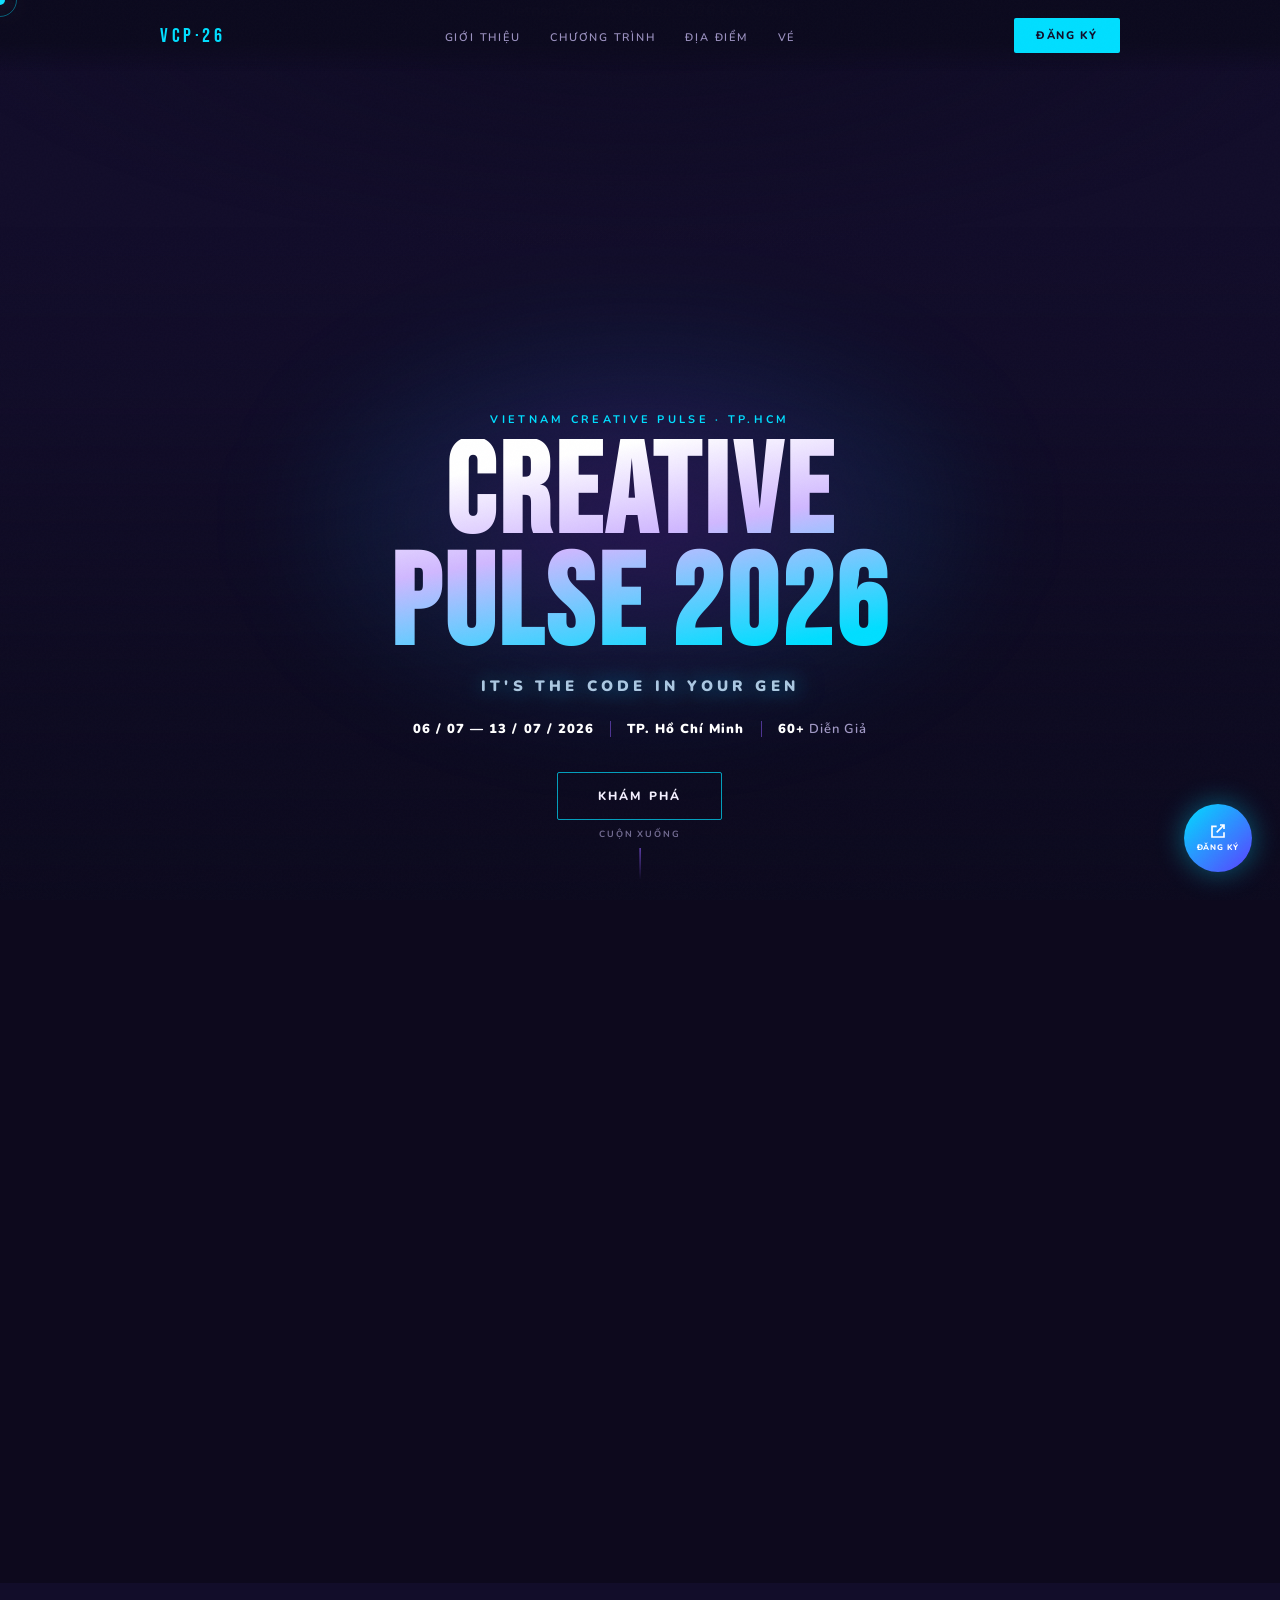
==== index.html @ 3cf5193a "first init" ====
<!DOCTYPE html>
<html lang="vi">

<head>
    <meta charset="UTF-8" />
    <meta name="viewport" content="width=device-width, initial-scale=1.0" />
    <title>Vietnam Creative Pulse 2026</title>
    <link rel="preconnect" href="https://fonts.googleapis.com" />
    <link rel="preconnect" href="https://fonts.gstatic.com" crossorigin/>
    <link href="https://fonts.googleapis.com/css2?family=Be+Vietnam+Pro:wght@400;600;700;800&family=Bebas+Neue&family=Nunito:ital,wght@0,300;0,400;0,600;0,700;0,800;0,900;1,400&display=swap" rel="stylesheet" />
    <script src="https://cdnjs.cloudflare.com/ajax/libs/three.js/r128/three.min.js"></script>
    <style>
        *,
        *::before,
        *::after {
            box-sizing: border-box;
            margin: 0;
            padding: 0
        }
        
         :root {
            --bg: #120d2a;
            --navy: #0c0e22;
            --indigo: #5b3fff;
            --violet: #8f5cff;
            --cyan: #00deff;
            --magenta: #c03af2;
            --white: #f4f0ff;
            --muted: #9b91c0;
            --border: rgba(143, 92, 255, 0.28);
            --max: 960px;
        }
        
        html {
            scroll-behavior: smooth
        }
        
        body {
            background: var(--bg);
            color: var(--white);
            font-family: 'Nunito', sans-serif;
            overflow-x: hidden;
            cursor: none;
        }
        /* ── CURSOR ── */
        
        #cur {
            position: fixed;
            width: 10px;
            height: 10px;
            background: var(--cyan);
            border-radius: 50%;
            pointer-events: none;
            z-index: 9999;
            transform: translate(-50%, -50%);
            mix-blend-mode: screen
        }
        
        #ring {
            position: fixed;
            width: 34px;
            height: 34px;
            border: 1px solid rgba(0, 222, 255, .4);
            border-radius: 50%;
            pointer-events: none;
            z-index: 9998;
            transform: translate(-50%, -50%)
        }
        /* ── NAV ── */
        
        nav {
            position: fixed;
            top: 0;
            left: 0;
            right: 0;
            z-index: 200;
            padding: 0 40px;
            background: linear-gradient(to bottom, rgba(12, 10, 30, .97) 60%, transparent);
            backdrop-filter: blur(12px);
        }
        
        .inner-nav {
            max-width: var(--max);
            margin: 0 auto;
            width: 100%;
            display: flex;
            align-items: center;
            justify-content: space-between;
            padding: 18px 0;
        }
        
        .logo {
            font-family: 'Bebas Neue', sans-serif;
            font-size: 20px;
            letter-spacing: .18em;
            color: var(--cyan);
            text-decoration: none
        }
        
        .nav-links {
            display: flex;
            gap: 30px;
            list-style: none
        }
        
        .nav-links a {
            font-size: 11px;
            letter-spacing: .16em;
            text-transform: uppercase;
            color: var(--muted);
            text-decoration: none;
            font-weight: 600;
            transition: color .2s
        }
        
        .nav-links a:hover {
            color: var(--cyan)
        }
        
        .btn-register {
            font-family: 'Nunito', sans-serif;
            font-weight: 800;
            font-size: 11px;
            letter-spacing: .14em;
            text-transform: uppercase;
            color: var(--bg);
            background: var(--cyan);
            border: none;
            padding: 10px 22px;
            cursor: none;
            border-radius: 2px;
            transition: box-shadow .25s, transform .2s;
        }
        
        .btn-register:hover {
            box-shadow: 0 0 24px rgba(0, 222, 255, .55);
            transform: translateY(-1px)
        }
        /* ── FAB ── */
        
        .fab {
            position: fixed;
            bottom: 28px;
            right: 28px;
            z-index: 300;
            width: 68px;
            height: 68px;
            border-radius: 50%;
            background: linear-gradient(135deg, var(--cyan), var(--indigo));
            border: none;
            cursor: none;
            display: flex;
            flex-direction: column;
            align-items: center;
            justify-content: center;
            gap: 3px;
            font-family: 'Nunito', sans-serif;
            font-size: 8px;
            font-weight: 800;
            letter-spacing: .1em;
            color: #fff;
            box-shadow: 0 0 28px rgba(0, 222, 255, .4);
            transition: transform .2s, box-shadow .2s;
        }
        
        .fab:hover {
            transform: scale(1.08);
            box-shadow: 0 0 44px rgba(0, 222, 255, .6)
        }
        
        .fab svg {
            width: 16px;
            height: 16px
        }
        /* ══════════════════════════════
   HERO — full-bleed key visual
══════════════════════════════ */
        
        .hero {
            position: relative;
            min-height: 100vh;
            display: flex;
            flex-direction: column;
            align-items: center;
            justify-content: flex-end;
            overflow: hidden;
            text-align: center;
            padding-bottom: 80px;
        }
        /* Key visual image — fills the entire hero */
        
        .hero-img {
            position: absolute;
            inset: 0;
            z-index: 0;
            width: 100%;
            height: 100%;
            object-fit: cover;
            object-position: center top;
            /* gentle fade-in */
            animation: imgFade 1.2s ease forwards;
        }
        
        @keyframes imgFade {
            from {
                opacity: 0;
                transform: scale(1.04)
            }
            to {
                opacity: 1;
                transform: scale(1)
            }
        }
        /* Dark gradient overlay so text is legible at bottom */
        
        .hero-overlay {
            position: absolute;
            inset: 0;
            z-index: 1;
            pointer-events: none;
            background: /* deep vignette top corners */
            radial-gradient(ellipse 80% 40% at 50% 0%, rgba(12, 10, 30, .55) 0%, transparent 70%), /* strong bottom fade for text readability */
            linear-gradient(to top, rgba(12, 10, 30, .97) 0%, rgba(12, 10, 30, .7) 25%, rgba(12, 10, 30, .15) 55%, transparent 75%);
        }
        /* Three.js canvas — layered ON TOP of image, underneath text */
        
        #dna-wrap {
            position: absolute;
            inset: 0;
            z-index: 2;
            pointer-events: none;
            animation: dnaFade 7s ease-in-out infinite;
        }
        
        #dna-canvas {
            width: 100%;
            height: 100%
        }
        
        @keyframes dnaFade {
            0% {
                opacity: 0
            }
            20% {
                opacity: .6
            }
            50% {
                opacity: .85
            }
            80% {
                opacity: .6
            }
            100% {
                opacity: 0
            }
        }
        /* Atmospheric purple/cyan glow matching key visual palette */
        
        .hero-atm {
            position: absolute;
            bottom: 20%;
            left: 50%;
            transform: translateX(-50%);
            width: 700px;
            height: 400px;
            z-index: 2;
            pointer-events: none;
            background: radial-gradient(ellipse at center, rgba(100, 40, 180, .35) 0%, rgba(0, 180, 255, .08) 55%, transparent 75%);
            filter: blur(52px);
            animation: atmPulse 5s ease-in-out infinite alternate;
        }
        
        @keyframes atmPulse {
            from {
                opacity: .5;
                transform: translateX(-50%) scale(1)
            }
            to {
                opacity: .9;
                transform: translateX(-50%) scale(1.08)
            }
        }
        /* Hero text block at the bottom */
        
        .hero-text {
            position: relative;
            z-index: 4;
            display: flex;
            flex-direction: column;
            align-items: center;
            gap: 10px;
            max-width: var(--max);
            opacity: 0;
            animation: fadeUp .9s 1s forwards;
        }
        
        .hero-eyebrow {
            font-size: 11px;
            letter-spacing: .3em;
            text-transform: uppercase;
            color: var(--cyan);
            font-weight: 700;
            margin-bottom: 2px;
        }
        
        .hero-title {
            font-family: 'Bebas Neue', sans-serif;
            font-size: clamp(64px, 10vw, 138px);
            line-height: .88;
            letter-spacing: .03em;
            background: linear-gradient(170deg, #fff 15%, #d0b8ff 45%, #00deff 88%);
            -webkit-background-clip: text;
            -webkit-text-fill-color: transparent;
            background-clip: text;
            text-shadow: none;
        }
        
        .hero-slogan {
            font-family: 'Nunito', sans-serif;
            font-size: clamp(11px, 1.2vw, 15px);
            font-weight: 900;
            letter-spacing: .28em;
            text-transform: uppercase;
            color: rgba(200, 230, 255, .85);
            /* subtle glow instead of stroke — easier to read on image */
            text-shadow: 0 0 20px rgba(0, 222, 255, .6), 0 0 40px rgba(91, 63, 255, .4);
            margin-top: 2px;
        }
        
        .hero-meta {
            display: flex;
            align-items: center;
            gap: 16px;
            margin-top: 14px;
            flex-wrap: wrap;
            justify-content: center;
        }
        
        .hero-meta span {
            font-size: 13px;
            color: rgba(200, 190, 240, .8);
            letter-spacing: .08em;
            font-weight: 600
        }
        
        .hero-meta strong {
            color: #fff;
            font-weight: 900
        }
        
        .meta-div {
            width: 1px;
            height: 16px;
            background: rgba(143, 92, 255, .5)
        }
        
        .hero-cta {
            margin-top: 24px;
            display: flex;
            gap: 12px;
            flex-wrap: wrap;
            justify-content: center
        }
        /* Only one button — Khám Phá */
        
        .btn-explore {
            font-family: 'Nunito', sans-serif;
            font-weight: 800;
            font-size: 12px;
            letter-spacing: .18em;
            text-transform: uppercase;
            color: var(--white);
            background: transparent;
            border: 1.5px solid rgba(0, 222, 255, .7);
            padding: 15px 40px;
            cursor: none;
            border-radius: 2px;
            transition: background .25s, border-color .25s, box-shadow .25s, transform .2s;
            backdrop-filter: blur(4px);
        }
        
        .btn-explore:hover {
            background: rgba(0, 222, 255, .12);
            border-color: var(--cyan);
            box-shadow: 0 0 32px rgba(0, 222, 255, .4);
            transform: translateY(-2px);
        }
        /* scroll hint */
        
        .scroll-hint {
            position: absolute;
            bottom: 20px;
            left: 50%;
            transform: translateX(-50%);
            z-index: 4;
            display: flex;
            flex-direction: column;
            align-items: center;
            gap: 8px;
            opacity: 0;
            animation: fadeIn 1s 2.2s forwards;
        }
        
        .scroll-hint span {
            font-size: 9px;
            letter-spacing: .22em;
            text-transform: uppercase;
            color: rgba(180, 170, 220, .6);
            font-weight: 700
        }
        
        .scroll-line {
            width: 1px;
            height: 32px;
            background: linear-gradient(to bottom, var(--violet), transparent);
            animation: scrollDrop 1.6s ease-in-out infinite
        }
        
        @keyframes scrollDrop {
            0% {
                transform: scaleY(0);
                transform-origin: top
            }
            50% {
                transform: scaleY(1);
                transform-origin: top
            }
            51% {
                transform: scaleY(1);
                transform-origin: bottom
            }
            100% {
                transform: scaleY(0);
                transform-origin: bottom
            }
        }
        /* ── TICKER ── */
        
        .ticker {
            border-top: 1px solid var(--border);
            border-bottom: 1px solid var(--border);
            padding: 18px 0;
            overflow: hidden;
            background: rgba(91, 63, 255, .05);
        }
        
        .ticker-inner {
            display: flex;
            width: max-content;
            animation: tickMove 26s linear infinite
        }
        
        .t-item {
            display: flex;
            align-items: center;
            gap: 12px;
            padding: 0 40px;
            font-size: 10px;
            letter-spacing: .16em;
            text-transform: uppercase;
            color: var(--muted);
            white-space: nowrap;
            border-right: 1px solid var(--border);
            font-weight: 700;
        }
        
        .t-dot {
            width: 5px;
            height: 5px;
            border-radius: 50%;
            background: var(--cyan);
            box-shadow: 0 0 8px var(--cyan);
            flex-shrink: 0
        }
        
        @keyframes tickMove {
            from {
                transform: translateX(0)
            }
            to {
                transform: translateX(-50%)
            }
        }
        /* ── PAGE WRAPPER ── */
        
        .page {
            max-width: var(--max);
            margin: 0 auto;
            padding-left: 24px;
            padding-right: 24px
        }
        /* ── BENTO ── */
        
        .bento {
            display: grid;
            grid-template-columns: repeat(3, 1fr);
            gap: 3px;
            padding: 3px;
            background: rgba(0, 0, 0, .3)
        }
        
        .tile {
            padding: 32px 28px;
            display: flex;
            flex-direction: column;
            gap: 12px
        }
        
        .tile.green {
            background: #0d5040
        }
        
        .tile.purple {
            background: #2e1a52
        }
        
        .tile.red {
            background: #8a0e1e;
            align-items: center;
            justify-content: center;
            text-align: center;
            gap: 10px
        }
        
        .tile h2 {
            font-family: 'Bebas Neue', sans-serif;
            font-size: 26px;
            letter-spacing: .06em
        }
        
        .tile-line {
            width: 52px;
            height: 1px;
            background: rgba(255, 255, 255, .28)
        }
        
        .tile-loc {
            font-weight: 800;
            font-size: 11px;
            letter-spacing: .1em;
            text-transform: uppercase
        }
        
        .tile-addr {
            font-size: 11px;
            color: rgba(255, 255, 255, .58);
            line-height: 1.7;
            margin-top: 2px;
            font-weight: 400
        }
        
        .cd-label {
            font-size: 10px;
            letter-spacing: .28em;
            text-transform: uppercase;
            color: rgba(255, 255, 255, .62);
            font-weight: 700
        }
        
        .cd-row {
            display: flex;
            align-items: baseline;
            gap: 5px;
            flex-wrap: wrap;
            justify-content: center
        }
        
        .cd-num {
            font-family: 'Bebas Neue', sans-serif;
            font-size: clamp(34px, 4.5vw, 60px);
            color: #fff;
            line-height: 1
        }
        
        .cd-unit {
            font-size: 10px;
            color: rgba(255, 255, 255, .5);
            letter-spacing: .1em;
            font-weight: 700
        }
        
        .cd-sep {
            font-family: 'Bebas Neue', sans-serif;
            font-size: 38px;
            color: rgba(255, 255, 255, .3)
        }
        
        .cd-tag {
            font-size: 11px;
            letter-spacing: .14em;
            text-transform: uppercase;
            font-weight: 800;
            color: rgba(255, 255, 255, .78)
        }
        
        .photo-tile {
            overflow: hidden;
            aspect-ratio: 4/3;
            position: relative;
            background: rgba(91, 63, 255, .1)
        }
        
        .photo-ph {
            width: 100%;
            height: 100%;
            min-height: 190px;
            display: flex;
            flex-direction: column;
            align-items: center;
            justify-content: center;
            gap: 10px;
            font-size: 10px;
            letter-spacing: .16em;
            text-transform: uppercase;
            color: var(--muted);
            font-weight: 700
        }
        
        .pillar {
            display: flex;
            flex-direction: column;
            align-items: center;
            justify-content: center;
            gap: 11px;
            padding: 36px 14px;
            font-size: 14px;
            font-weight: 800;
            letter-spacing: .06em;
            min-height: 160px;
            cursor: none;
            transition: filter .3s
        }
        
        .pillar:hover {
            filter: brightness(1.2)
        }
        
        .pillar.b1 {
            background: #1e1458
        }
        
        .pillar.b2 {
            background: #3d3200
        }
        
        .pillar.b3 {
            background: #062838
        }
        
        .p-icon {
            font-size: 30px;
            opacity: .8
        }
        /* ── SECTIONS ── */
        
        .s-label {
            font-size: 10px;
            letter-spacing: .3em;
            text-transform: uppercase;
            color: var(--cyan);
            margin-bottom: 14px;
            display: flex;
            align-items: center;
            gap: 11px;
            font-weight: 800
        }
        
        .s-label::before {
            content: '';
            width: 24px;
            height: 1px;
            background: var(--cyan)
        }
        
        .s-title {
            font-family: 'Nunito', sans-serif;
            font-size: clamp(28px, 4vw, 52px);
            font-weight: 900;
            line-height: 1.06;
            margin-bottom: 16px
        }
        
        .s-title em {
            font-style: normal;
            -webkit-text-stroke: 1px rgba(143, 92, 255, .7);
            color: transparent
        }
        /* about */
        
        .about-section {
            padding: 80px 0
        }
        
        .about-grid {
            display: grid;
            grid-template-columns: 1fr 1fr;
            gap: 60px;
            align-items: center
        }
        
        .about-text p {
            color: var(--muted);
            font-size: 14px;
            line-height: 1.85;
            margin-bottom: 14px;
            font-weight: 400
        }
        
        .stat-grid {
            display: grid;
            grid-template-columns: 1fr 1fr;
            gap: 2px
        }
        
        .stat {
            background: rgba(91, 63, 255, .1);
            border: 1px solid var(--border);
            padding: 24px 20px;
            position: relative;
            overflow: hidden;
            transition: background .3s
        }
        
        .stat::before {
            content: '';
            position: absolute;
            top: 0;
            left: 0;
            right: 0;
            height: 2px;
            background: linear-gradient(90deg, var(--indigo), var(--cyan));
            transform: scaleX(0);
            transform-origin: left;
            transition: transform .4s
        }
        
        .stat:hover::before {
            transform: scaleX(1)
        }
        
        .stat:hover {
            background: rgba(91, 63, 255, .18)
        }
        
        .stat-n {
            font-family: 'Bebas Neue', sans-serif;
            font-size: 48px;
            line-height: 1;
            margin-bottom: 3px;
            background: linear-gradient(135deg, #fff, var(--cyan));
            -webkit-background-clip: text;
            -webkit-text-fill-color: transparent;
            background-clip: text
        }
        
        .stat-l {
            font-size: 10px;
            letter-spacing: .16em;
            text-transform: uppercase;
            color: var(--muted);
            font-weight: 700
        }
        /* topics */
        
        .topics-section {
            padding: 0 0 80px
        }
        
        .topics-grid {
            display: grid;
            grid-template-columns: repeat(4, 1fr);
            gap: 2px;
            margin-top: 40px
        }
        
        .topic {
            background: rgba(15, 10, 30, .9);
            border: 1px solid var(--border);
            padding: 30px 20px;
            position: relative;
            overflow: hidden;
            cursor: none;
            transition: border-color .3s
        }
        
        .topic:hover {
            border-color: var(--violet)
        }
        
        .topic::after {
            content: '';
            position: absolute;
            inset: 0;
            background: linear-gradient(135deg, rgba(91, 63, 255, .1), transparent);
            opacity: 0;
            transition: opacity .3s
        }
        
        .topic:hover::after {
            opacity: 1
        }
        
        .t-num {
            font-family: 'Bebas Neue', sans-serif;
            font-size: 48px;
            line-height: 1;
            -webkit-text-stroke: 1px rgba(143, 92, 255, .3);
            color: transparent;
            margin-bottom: 12px
        }
        
        .t-ttl {
            font-family: 'Nunito', sans-serif;
            font-size: 14px;
            font-weight: 800;
            margin-bottom: 8px
        }
        
        .t-desc {
            font-size: 11px;
            line-height: 1.8;
            color: var(--muted);
            font-weight: 400
        }
        
        .t-ico {
            position: absolute;
            bottom: 16px;
            right: 16px;
            font-size: 20px;
            opacity: .3
        }
        /* steps */
        
        .steps-section {
            padding: 0 0 80px
        }
        
        .steps-row {
            display: flex;
            gap: 0;
            margin-top: 40px;
            position: relative
        }
        
        .steps-row::before {
            content: '';
            position: absolute;
            top: 25px;
            left: 25px;
            right: 25px;
            height: 1px;
            background: linear-gradient(90deg, var(--indigo), var(--cyan), var(--magenta));
            z-index: 0
        }
        
        .step {
            flex: 1;
            display: flex;
            flex-direction: column;
            align-items: flex-start;
            gap: 12px;
            padding: 0 20px;
            position: relative;
            z-index: 1
        }
        
        .step-n {
            font-family: 'Bebas Neue', sans-serif;
            font-size: 11px;
            width: 50px;
            height: 50px;
            border-radius: 50%;
            border: 1.5px solid var(--violet);
            display: flex;
            align-items: center;
            justify-content: center;
            color: var(--cyan);
            background: var(--bg);
            box-shadow: 0 0 16px rgba(91, 63, 255, .35)
        }
        
        .step-t {
            font-family: 'Nunito', sans-serif;
            font-size: 13px;
            font-weight: 800
        }
        
        .step-d {
            font-size: 11px;
            line-height: 1.8;
            color: var(--muted);
            font-weight: 400
        }
        /* ── FOOTER ── */
        
        footer {
            background: var(--navy);
            padding: 64px 0 40px;
            border-top: 1px solid rgba(255, 255, 255, .06)
        }
        
        .foot-inner {
            max-width: var(--max);
            margin: 0 auto;
            padding: 0 24px
        }
        
        .foot-top {
            display: grid;
            grid-template-columns: 1.4fr 1fr 1fr 1fr;
            gap: 40px;
            margin-bottom: 56px
        }
        
        .f-brand {
            font-family: 'Bebas Neue', sans-serif;
            font-size: 24px;
            letter-spacing: .12em;
            color: var(--cyan)
        }
        
        .f-sub {
            font-size: 11px;
            color: var(--muted);
            letter-spacing: .1em;
            margin-top: -3px;
            margin-bottom: 12px;
            font-weight: 600
        }
        
        .f-div {
            width: 100%;
            height: 1px;
            background: rgba(255, 255, 255, .09);
            margin: 12px 0
        }
        
        .f-desc {
            font-size: 11px;
            color: var(--muted);
            line-height: 1.8;
            font-weight: 400
        }
        
        .f-lbl {
            font-size: 9px;
            letter-spacing: .28em;
            text-transform: uppercase;
            color: var(--muted);
            margin-bottom: 12px;
            font-weight: 800
        }
        
        .f-item {
            font-size: 16px;
            font-weight: 300;
            color: var(--white);
            margin-bottom: 8px
        }
        
        .f-item a {
            color: inherit;
            text-decoration: none;
            transition: color .2s;
            cursor: none
        }
        
        .f-item a:hover {
            color: var(--cyan)
        }
        
        .f-sm {
            font-size: 11px;
            color: var(--muted);
            margin-bottom: 5px;
            font-weight: 400
        }
        
        .f-sm a {
            color: var(--cyan);
            text-decoration: none;
            cursor: none
        }
        
        .foot-bot {
            display: flex;
            align-items: flex-end;
            justify-content: space-between;
            border-top: 1px solid rgba(255, 255, 255, .07);
            padding-top: 36px
        }
        
        .f-slogan {
            font-family: 'Bebas Neue', sans-serif;
            font-size: clamp(20px, 3vw, 40px);
            line-height: 1.1;
            letter-spacing: .07em
        }
        
        .f-slogan span {
            color: var(--cyan)
        }
        
        .f-copy {
            font-size: 10px;
            color: var(--muted);
            letter-spacing: .1em;
            margin-top: 12px;
            font-weight: 400
        }
        
        .f-right {
            text-align: right
        }
        
        .f-icons {
            display: flex;
            gap: 9px;
            margin-bottom: 12px;
            justify-content: flex-end
        }
        
        .f-ico {
            width: 42px;
            height: 42px;
            border: 1.5px solid rgba(143, 92, 255, .45);
            display: flex;
            align-items: center;
            justify-content: center;
            font-size: 15px;
            transition: border-color .2s, background .2s;
            cursor: none;
            border-radius: 2px
        }
        
        .f-ico:hover {
            border-color: var(--cyan);
            background: rgba(0, 222, 255, .08)
        }
        
        .f-big {
            font-family: 'Bebas Neue', sans-serif;
            font-size: clamp(26px, 5vw, 64px);
            letter-spacing: .04em;
            background: linear-gradient(160deg, #fff 30%, var(--cyan) 85%);
            -webkit-background-clip: text;
            -webkit-text-fill-color: transparent;
            background-clip: text;
            line-height: .9
        }
        /* ── ANIMATIONS ── */
        
        @keyframes fadeUp {
            from {
                opacity: 0;
                transform: translateY(24px)
            }
            to {
                opacity: 1;
                transform: translateY(0)
            }
        }
        
        @keyframes fadeIn {
            from {
                opacity: 0
            }
            to {
                opacity: 1
            }
        }
        
        .reveal {
            opacity: 0;
            transform: translateY(30px);
            transition: opacity .65s, transform .65s
        }
        
        .reveal.on {
            opacity: 1;
            transform: translateY(0)
        }
        /* noise */
        
        body::after {
            content: '';
            position: fixed;
            inset: 0;
            background-image: url("data:image/svg+xml,%3Csvg viewBox='0 0 512 512' xmlns='http://www.w3.org/2000/svg'%3E%3Cfilter id='n'%3E%3CfeTurbulence type='fractalNoise' baseFrequency='0.9' numOctaves='4' stitchTiles='stitch'/%3E%3C/filter%3E%3Crect width='100%25' height='100%25' filter='url(%23n)'/%3E%3C/svg%3E");
            opacity: .018;
            pointer-events: none;
            z-index: 500
        }
        
        @media(max-width:800px) {
            nav {
                padding: 0 20px
            }
            .nav-links {
                display: none
            }
            .bento {
                grid-template-columns: 1fr 1fr
            }
            .tile.red {
                grid-column: span 2
            }
            .topics-grid {
                grid-template-columns: 1fr 1fr
            }
            .about-grid {
                grid-template-columns: 1fr
            }
            .steps-row {
                flex-direction: column
            }
            .steps-row::before {
                display: none
            }
            .foot-top {
                grid-template-columns: 1fr 1fr;
                gap: 24px
            }
            .foot-bot {
                flex-direction: column;
                align-items: flex-start;
                gap: 20px
            }
        }
    </style>
</head>

<body>

    <div id="cur"></div>
    <div id="ring"></div>

    <!-- NAV -->
    <nav>
        <div class="inner-nav">
            <a class="logo" href="#">VCP·26</a>
            <ul class="nav-links">
                <li><a href="#about">Giới Thiệu</a></li>
                <li><a href="#chuong-trinh">Chương Trình</a></li>
                <li><a href="#dia-diem">Địa Điểm</a></li>
                <li><a href="#ve">Vé</a></li>
            </ul>
            <button class="btn-register">Đăng Ký</button>
        </div>
    </nav>

    <!-- FAB -->
    <button class="fab">
  <svg viewBox="0 0 24 24" fill="none" stroke="currentColor" stroke-width="2.5"><path d="M15 3h6v6M10 14L21 3M21 14v7H3V5h7"/></svg>
  ĐĂNG KÝ
</button>

    <!-- ══════════  HERO  ══════════ -->
    <section class="hero">

        <!-- Key visual background image -->
        <img class="hero-img" src="key-visual.png" alt="Vietnam Creative Pulse 2026 Key Visual" />

        <!-- Overlay gradient for legibility -->
        <div class="hero-overlay"></div>

        <!-- 3D DNA on top of image (subtle, complementary) -->
        <div id="dna-wrap">
            <canvas id="dna-canvas"></canvas>
        </div>

        <!-- atmospheric glow -->
        <div class="hero-atm"></div>

        <!-- Text -->
        <div class="hero-text">
            <p class="hero-eyebrow">Vietnam Creative Pulse · TP.HCM</p>
            <h1 class="hero-title">CREATIVE<br/>PULSE 2026</h1>
            <p class="hero-slogan">IT'S THE CODE IN YOUR GEN</p>
            <div class="hero-meta">
                <span><strong>06 / 07 — 13 / 07 / 2026</strong></span>
                <div class="meta-div"></div>
                <span><strong>TP. Hồ Chí Minh</strong></span>
                <div class="meta-div"></div>
                <span><strong>60+</strong> Diễn Giả</span>
            </div>
            <div class="hero-cta">
                <button class="btn-explore" onclick="document.getElementById('about').scrollIntoView({behavior:'smooth'})">Khám Phá</button>
            </div>
        </div>

        <div class="scroll-hint">
            <span>Cuộn xuống</span>
            <div class="scroll-line"></div>
        </div>
    </section>

    <!-- ══ BENTO ══ -->
    <div class="bento" id="dia-diem">
        <div class="tile green reveal">
            <div>
                <h2 style="font-family: 'Be Vietnam Pro', sans-serif">06/07 – 13/07/2026</h2>
                <div class="tile-line"></div>
            </div>
            <svg width="18" height="18" viewBox="0 0 24 24" fill="none" stroke="rgba(255,255,255,.55)" stroke-width="1.5"><path d="M12 2C8.1 2 5 5.1 5 9c0 5.3 7 13 7 13s7-7.7 7-13c0-3.9-3.1-7-7-7z"/><circle cx="12" cy="9" r="2.5"/></svg>
            <div>
                <div class="tile-loc">TP. Hồ Chí Minh</div>
            </div>
        </div>
        <div class="tile purple reveal" style="transition-delay:.08s">
            <div>
                <h2 style="font-family: 'Be Vietnam Pro', sans-serif">Tuần Lễ Sáng Tạo</h2>
                <div class="tile-line"></div>
            </div>
            <svg width="18" height="18" viewBox="0 0 24 24" fill="none" stroke="rgba(255,255,255,.55)" stroke-width="1.5"><circle cx="12" cy="12" r="10"/><path d="M12 6v6l4 2"/></svg>
            <div>
                <div class="tile-loc">Hội Trường Chính · 10.000m²</div>
                <div class="tile-addr">Hội thảo · Triển lãm · Workshop<br/>Lần đầu tiên tại Việt Nam</div>
            </div>
        </div>
        <div class="tile red reveal" style="transition-delay:.16s">
            <div class="cd-label">SẴN SÀNG THAM GIA</div>
            <div class="cd-row">
                <span class="cd-num" id="cd-d">00</span><span class="cd-unit">ngày</span>
                <span class="cd-sep">:</span>
                <span class="cd-num" id="cd-h">00</span><span class="cd-unit">giờ</span>
                <span class="cd-sep">:</span>
                <span class="cd-num" id="cd-m">00</span><span class="cd-unit">phút</span>
                <span class="cd-sep">:</span>
                <span class="cd-num" id="cd-s">00</span><span class="cd-unit">giây</span>
            </div>
            <div class="cd-tag">Vietnam Creative Pulse 2026</div>
        </div>

        <div class="photo-tile reveal" style="transition-delay:.24s">
            <div class="photo-ph" style="background:rgba(91,63,255,.13)">
                <svg width="36" height="36" viewBox="0 0 40 40" fill="none"><rect x="4" y="8" width="32" height="24" rx="2" stroke="#8f5cff" stroke-width="1.5"/><circle cx="20" cy="20" r="5" stroke="#00deff" stroke-width="1.5"/></svg>
                <span>Ảnh Sự Kiện</span>
            </div>
        </div>
        <div class="photo-tile reveal" style="transition-delay:.3s">
            <div class="photo-ph" style="background:rgba(0,222,255,.06)">
                <svg width="36" height="36" viewBox="0 0 40 40" fill="none"><rect x="4" y="8" width="32" height="24" rx="2" stroke="#00deff" stroke-width="1.5"/><circle cx="20" cy="20" r="5" stroke="#8f5cff" stroke-width="1.5"/></svg>
                <span>Workshop &amp; Demo</span>
            </div>
        </div>
        <div class="photo-tile reveal" style="transition-delay:.36s">
            <div class="photo-ph" style="background:rgba(192,58,242,.05)">
                <svg width="36" height="36" viewBox="0 0 40 40" fill="none"><rect x="4" y="8" width="32" height="24" rx="2" stroke="#c03af2" stroke-width="1.5"/><circle cx="20" cy="20" r="5" stroke="#8f5cff" stroke-width="1.5"/></svg>
                <span>Triển Lãm</span>
            </div>
        </div>

        <div class="pillar b1 reveal" style="transition-delay:.44s">
            <div class="p-icon">◈</div>Trải Nghiệm</div>
        <div class="pillar b2 reveal" style="transition-delay:.5s">
            <div class="p-icon">⬡</div>Kết Nối</div>
        <div class="pillar b3 reveal" style="transition-delay:.56s">
            <div class="p-icon">◉</div>Thực Tiễn</div>
    </div>

    <!-- ══ ABOUT ══ -->
    <div class="page" id="about">
        <div class="about-section reveal">
            <div class="about-grid">
                <div>
                    <p class="s-label">Giới Thiệu Sự Kiện</p>
                    <h2 class="s-title">Nơi DNA Sáng Tạo<br/>Việt Nam <em>Bừng Sáng</em></h2>
                    <p style="color:var(--muted);font-size:14px;line-height:1.85;margin-bottom:14px">Vietnam Creative Pulse là lễ hội tư duy sáng tạo hàng đầu tại giao điểm của thiết kế, công nghệ, trí tuệ nhân tạo và văn hoá. Tám ngày trải nghiệm toàn diện giữa lòng TP.HCM.</p>
                    <p style="color:var(--muted);font-size:14px;line-height:1.85;margin-bottom:14px">Gặp gỡ những tâm trí đang định hình tương lai sáng tạo của Đông Nam Á — keynote, workshop thực hành, triển lãm đêm muộn, kết nối không giới hạn.</p>
                    <p style="font-style:italic;color:var(--cyan);font-size:12px;letter-spacing:.14em;font-weight:700">"IT'S THE CODE IN YOUR GEN"</p>
                </div>
                <div class="stat-grid">
                    <div class="stat">
                        <div class="stat-n">60+</div>
                        <div class="stat-l">Diễn Giả Đẳng Cấp</div>
                    </div>
                    <div class="stat">
                        <div class="stat-n">8</div>
                        <div class="stat-l">Ngày Trải Nghiệm</div>
                    </div>
                    <div class="stat">
                        <div class="stat-n">2K+</div>
                        <div class="stat-l">Người Tham Gia</div>
                    </div>
                    <div class="stat">
                        <div class="stat-n">20+</div>
                        <div class="stat-l">Workshop Thực Hành</div>
                    </div>
                </div>
            </div>
        </div>
    </div>

    <!-- ══ TOPICS ══ -->
    <div class="page" id="chuong-trinh">
        <div class="topics-section">
            <div class="reveal">
                <p class="s-label">Chủ Đề Chương Trình</p>
                <h2 class="s-title">Chúng Ta <em>Khám Phá</em> Gì</h2>
            </div>
            <div class="topics-grid reveal">
                <div class="topic">
                    <div class="t-num">01</div>
                    <div class="t-ttl">Thiết Kế &amp; Bản Sắc</div>
                    <div class="t-desc">Ngôn ngữ thị giác và hệ thống thương hiệu định hình thế hệ sáng tạo tiếp theo của Đông Nam Á.</div>
                    <div class="t-ico">◈</div>
                </div>
                <div class="topic">
                    <div class="t-num">02</div>
                    <div class="t-ttl">AI &amp; Công Cụ Sáng Tạo</div>
                    <div class="t-desc">Trí tuệ nhân tạo đang viết lại quy trình sáng tạo — điều đó có nghĩa gì với tính độc đáo của con người.</div>
                    <div class="t-ico">⬡</div>
                </div>
                <div class="topic">
                    <div class="t-num">03</div>
                    <div class="t-ttl">Công Nghệ &amp; Văn Hoá</div>
                    <div class="t-desc">Giao thoa giữa công nghệ mới nổi và bản sắc văn hoá Việt Nam trong thế giới biến đổi không ngừng.</div>
                    <div class="t-ico">◉</div>
                </div>
                <div class="topic">
                    <div class="t-num">04</div>
                    <div class="t-ttl">Tương Lai Nghề Nghiệp</div>
                    <div class="t-desc">Mô hình mới cho sự nghiệp sáng tạo, hợp tác từ xa và xây dựng studio bền vững tại khu vực.</div>
                    <div class="t-ico">◇</div>
                </div>
            </div>
        </div>
    </div>

    <!-- ══ STEPS ══ -->
    <div class="page" id="ve">
        <div class="steps-section">
            <div class="reveal">
                <p class="s-label">Cách Tham Gia</p>
                <h2 class="s-title">Hành Trình <em>Của Bạn</em></h2>
            </div>
            <div class="steps-row reveal">
                <div class="step">
                    <div class="step-n">01</div>
                    <div class="step-t">Mua Vé</div>
                    <div class="step-d">Chọn loại vé phù hợp. Giá ưu đãi early bird đến hết tháng 5/2026.</div>
                </div>
                <div class="step">
                    <div class="step-n">02</div>
                    <div class="step-t">Lên Lịch Trình</div>
                    <div class="step-d">Khám phá 60+ phiên hội thảo, workshop và triển lãm qua ứng dụng sự kiện.</div>
                </div>
                <div class="step">
                    <div class="step-n">03</div>
                    <div class="step-t">Đến &amp; Kết Nối</div>
                    <div class="step-d">Check-in và hoà mình vào cộng đồng sáng tạo hàng nghìn người.</div>
                </div>
                <div class="step">
                    <div class="step-n">04</div>
                    <div class="step-t">Được Truyền Cảm Hứng</div>
                    <div class="step-d">Ra về với ý tưởng mới, mối quan hệ bền vững và nguồn cảm hứng bất tận.</div>
                </div>
            </div>
        </div>
    </div>

    <!-- ══ FOOTER ══ -->
    <footer>
        <div class="foot-inner">
            <div class="foot-top reveal">
                <div>
                    <div class="f-brand">VCP · 2026</div>
                    <div class="f-sub">Vietnam Creative Pulse</div>
                    <div class="f-div"></div>
                    <div class="f-desc">Lễ hội sáng tạo hàng đầu tại<br/>TP.HCM, Việt Nam.<br/>Thiết kế · AI · Văn Hoá · Tương Lai</div>
                </div>
                <div>
                    <div class="f-lbl">Liên Hệ</div>
                    <div class="f-item">028 7000 0000</div>
                    <div class="f-lbl" style="margin-top:16px">Hỗ Trợ Vé</div>
                    <div class="f-item">028 7000 0001</div>
                    <div class="f-lbl" style="margin-top:16px">Truyền Thông</div>
                    <div class="f-item">028 7000 0002</div>
                </div>
                <div>
                    <div class="f-lbl">Theo Dõi</div>
                    <div class="f-item"><a href="#">Facebook</a></div>
                    <div class="f-item"><a href="#">Youtube</a></div>
                    <div class="f-item"><a href="#">Instagram</a></div>
                    <div class="f-item"><a href="#">Tiktok</a></div>
                </div>
                <div>
                    <div class="f-lbl">Email</div>
                    <div class="f-sm">hello@creativepulse.vn</div>
                    <div class="f-lbl" style="margin-top:16px">Website</div>
                    <div class="f-sm"><a href="#">creativepulse.vn</a></div>
                    <div class="f-lbl" style="margin-top:16px">Địa Điểm</div>
                    <div class="f-sm">TP. Hồ Chí Minh</div>
                </div>
            </div>
            <div class="foot-bot reveal">
                <div>
                    <div class="f-slogan">IT'S THE CODE<br/><span>IN YOUR GEN</span></div>
                    <div class="f-copy">© 2026 Vietnam Creative Pulse. All Rights Reserved.</div>
                </div>
                <div class="f-right">
                    <div class="f-icons">
                        <div class="f-ico">◈</div>
                        <div class="f-ico">⬡</div>
                        <div class="f-ico">◉</div>
                        <div class="f-ico">◇</div>
                    </div>
                    <div class="f-big">VCP</div>
                </div>
            </div>
        </div>
    </footer>

    <!-- ══ THREE.JS — spinning metallic DNA ══ -->
    <script>
        (function() {
            const canvas = document.getElementById('dna-canvas');
            const renderer = new THREE.WebGLRenderer({
                canvas,
                antialias: true,
                alpha: true
            });
            renderer.setPixelRatio(Math.min(window.devicePixelRatio, 2));
            renderer.setClearColor(0x000000, 0);

            const scene = new THREE.Scene();
            const camera = new THREE.PerspectiveCamera(42, 1, 0.1, 100);
            camera.position.set(0, 0, 7);

            function resize() {
                const W = canvas.clientWidth,
                    H = canvas.clientHeight;
                renderer.setSize(W, H, false);
                camera.aspect = W / H;
                camera.updateProjectionMatrix();
            }
            resize();
            window.addEventListener('resize', resize);

            /* Chrome silver materials — matching the key visual */
            const matA = new THREE.MeshStandardMaterial({
                color: 0x888899,
                emissive: 0x111122,
                emissiveIntensity: .1,
                roughness: .05,
                metalness: 1.0
            });
            const matB = new THREE.MeshStandardMaterial({
                color: 0x9999aa,
                emissive: 0x0a0a22,
                emissiveIntensity: .1,
                roughness: .05,
                metalness: 1.0
            });
            const matR = new THREE.MeshStandardMaterial({
                color: 0x777788,
                emissive: 0x080814,
                emissiveIntensity: .08,
                roughness: .08,
                metalness: 1.0
            });
            const matN1 = new THREE.MeshStandardMaterial({
                color: 0x4488cc,
                emissive: 0x1133aa,
                emissiveIntensity: .4,
                roughness: .03,
                metalness: .98
            });
            const matN2 = new THREE.MeshStandardMaterial({
                color: 0x8844cc,
                emissive: 0x441188,
                emissiveIntensity: .35,
                roughness: .03,
                metalness: .98
            });

            /* Lights — simulate the purple/teal lighting in the key visual */
            scene.add(new THREE.AmbientLight(0x101020, 2.5));

            const dl1 = new THREE.DirectionalLight(0xddeeff, 6.0); // bright white-blue key
            dl1.position.set(3, 5, 5);
            scene.add(dl1);

            const dl2 = new THREE.DirectionalLight(0x00aaff, 3.5); // cyan rim
            dl2.position.set(-4, 0, -3);
            scene.add(dl2);

            const dl3 = new THREE.DirectionalLight(0x8833cc, 2.5); // purple fill (matches bg)
            dl3.position.set(0, -4, 2);
            scene.add(dl3);

            const pl = new THREE.PointLight(0x6633ff, 3.0, 16);
            pl.position.set(0, 0, 4);
            scene.add(pl);

            /* DNA geometry */
            const dna = new THREE.Group();
            scene.add(dna);
            const STEPS = 32,
                HEIGHT = 6.4,
                RADIUS = 1.15,
                TURNS = 2.6;

            class HelixCurve extends THREE.Curve {
                constructor(ph) {
                    super();
                    this.ph = ph
                }
                getPoint(t) {
                    const a = t * Math.PI * 2 * TURNS + this.ph;
                    return new THREE.Vector3(Math.cos(a) * RADIUS, (t - .5) * HEIGHT, Math.sin(a) * RADIUS);
                }
            }

            dna.add(new THREE.Mesh(new THREE.TubeGeometry(new HelixCurve(0), 260, .075, 12, false), matA));
            dna.add(new THREE.Mesh(new THREE.TubeGeometry(new HelixCurve(Math.PI), 260, .075, 12, false), matB));

            for (let i = 0; i < STEPS; i++) {
                const t = i / (STEPS - 1),
                    a = t * Math.PI * 2 * TURNS,
                    y = (t - .5) * HEIGHT;
                const pA = new THREE.Vector3(Math.cos(a) * RADIUS, y, Math.sin(a) * RADIUS);
                const pB = new THREE.Vector3(Math.cos(a + Math.PI) * RADIUS, y, Math.sin(a + Math.PI) * RADIUS);
                const dir = new THREE.Vector3().subVectors(pB, pA);
                const mid = new THREE.Vector3().addVectors(pA, pB).multiplyScalar(.5);
                const rung = new THREE.Mesh(new THREE.CylinderGeometry(.033, .033, dir.length(), 8), matR);
                rung.position.copy(mid);
                rung.quaternion.setFromUnitVectors(new THREE.Vector3(0, 1, 0), dir.normalize());
                dna.add(rung);
                const nA = new THREE.Mesh(new THREE.SphereGeometry(.11, 14, 14), matN1);
                nA.position.copy(pA);
                dna.add(nA);
                const nB = new THREE.Mesh(new THREE.SphereGeometry(.11, 14, 14), matN2);
                nB.position.copy(pB);
                dna.add(nB);
            }

            /* Glow halo */
            const gc = document.createElement('canvas');
            gc.width = gc.height = 128;
            const gx = gc.getContext('2d');
            const gg = gx.createRadialGradient(64, 64, 0, 64, 64, 64);
            gg.addColorStop(0, 'rgba(100,60,200,.6)');
            gg.addColorStop(.5, 'rgba(0,150,255,.15)');
            gg.addColorStop(1, 'rgba(0,0,0,0)');
            gx.fillStyle = gg;
            gx.fillRect(0, 0, 128, 128);
            const gS = new THREE.Sprite(new THREE.SpriteMaterial({
                map: new THREE.CanvasTexture(gc),
                transparent: true,
                depthWrite: false,
                blending: THREE.AdditiveBlending
            }));
            gS.scale.set(6, 6, 1);
            dna.add(gS);

            let t0 = null;

            function animate(ts) {
                requestAnimationFrame(animate);
                if (!t0) t0 = ts;
                const el = (ts - t0) / 1000;
                dna.rotation.y = el * .38;
                dna.rotation.x = Math.sin(el * .18) * .12;
                pl.intensity = 2.6 + Math.sin(el * 1.4) * .9;
                renderer.render(scene, camera);
            }
            requestAnimationFrame(animate);
        })();

        /* CURSOR */
        const cur = document.getElementById('cur'),
            ring = document.getElementById('ring');
        let mx = 0,
            my = 0,
            rx = 0,
            ry = 0;
        document.addEventListener('mousemove', e => {
            mx = e.clientX;
            my = e.clientY
        });
        (function a() {
            cur.style.left = mx + 'px';
            cur.style.top = my + 'px';
            rx += (mx - rx) * .1;
            ry += (my - ry) * .1;
            ring.style.left = rx + 'px';
            ring.style.top = ry + 'px';
            requestAnimationFrame(a)
        })();

        /* COUNTDOWN to 6 July 2026 */
        const target = new Date('2026-07-06T08:00:00+07:00');

        function tick() {
            const d = target - new Date();
            if (d <= 0) {
                ['cd-d', 'cd-h', 'cd-m', 'cd-s'].forEach(id => document.getElementById(id).textContent = '00');
                return
            }
            document.getElementById('cd-d').textContent = String(Math.floor(d / 864e5)).padStart(2, '0');
            document.getElementById('cd-h').textContent = String(Math.floor(d % 864e5 / 36e5)).padStart(2, '0');
            document.getElementById('cd-m').textContent = String(Math.floor(d % 36e5 / 6e4)).padStart(2, '0');
            document.getElementById('cd-s').textContent = String(Math.floor(d % 6e4 / 1e3)).padStart(2, '0');
        }
        tick();
        setInterval(tick, 1000);

        /* SCROLL REVEAL */
        const obs = new IntersectionObserver(es => es.forEach(e => {
            if (e.isIntersecting) {
                e.target.classList.add('on');
                obs.unobserve(e.target)
            }
        }), {
            threshold: .1
        });
        document.querySelectorAll('.reveal').forEach(el => obs.observe(el));
    </script>
</body>

</html>
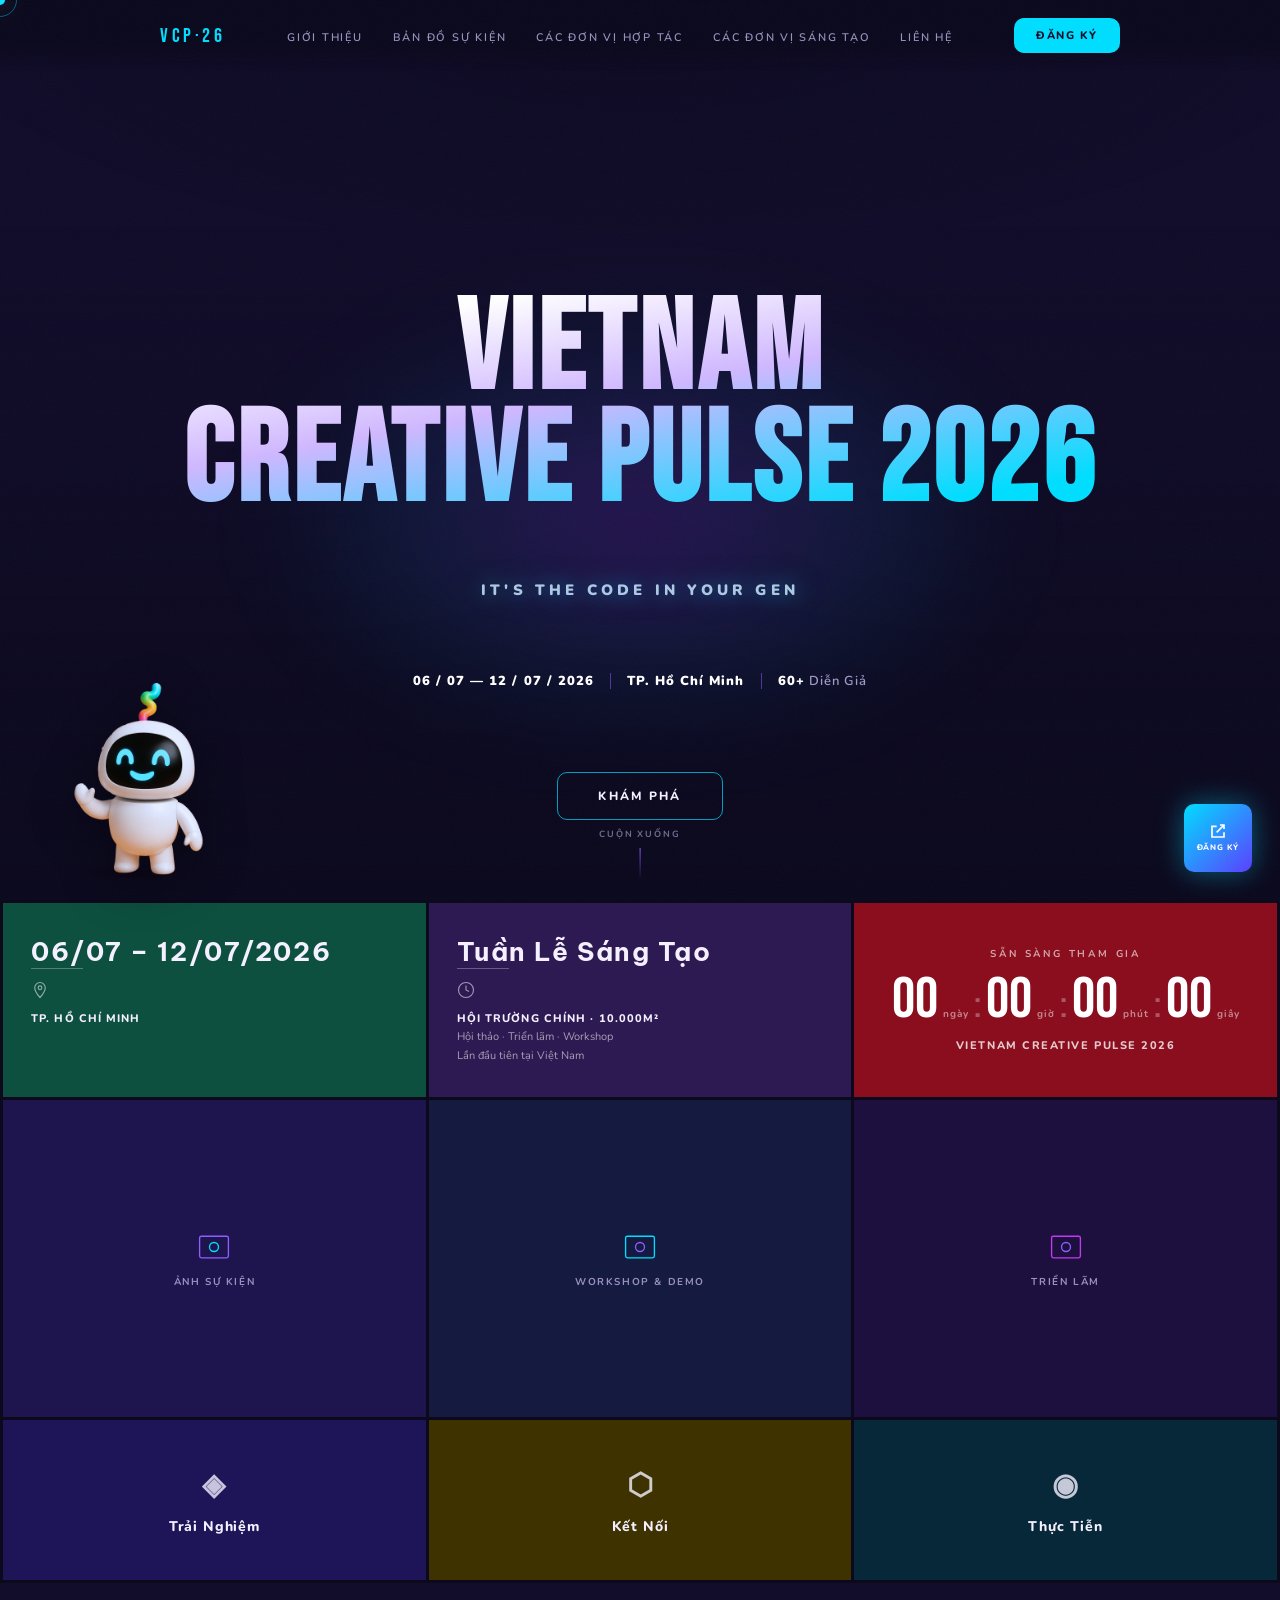
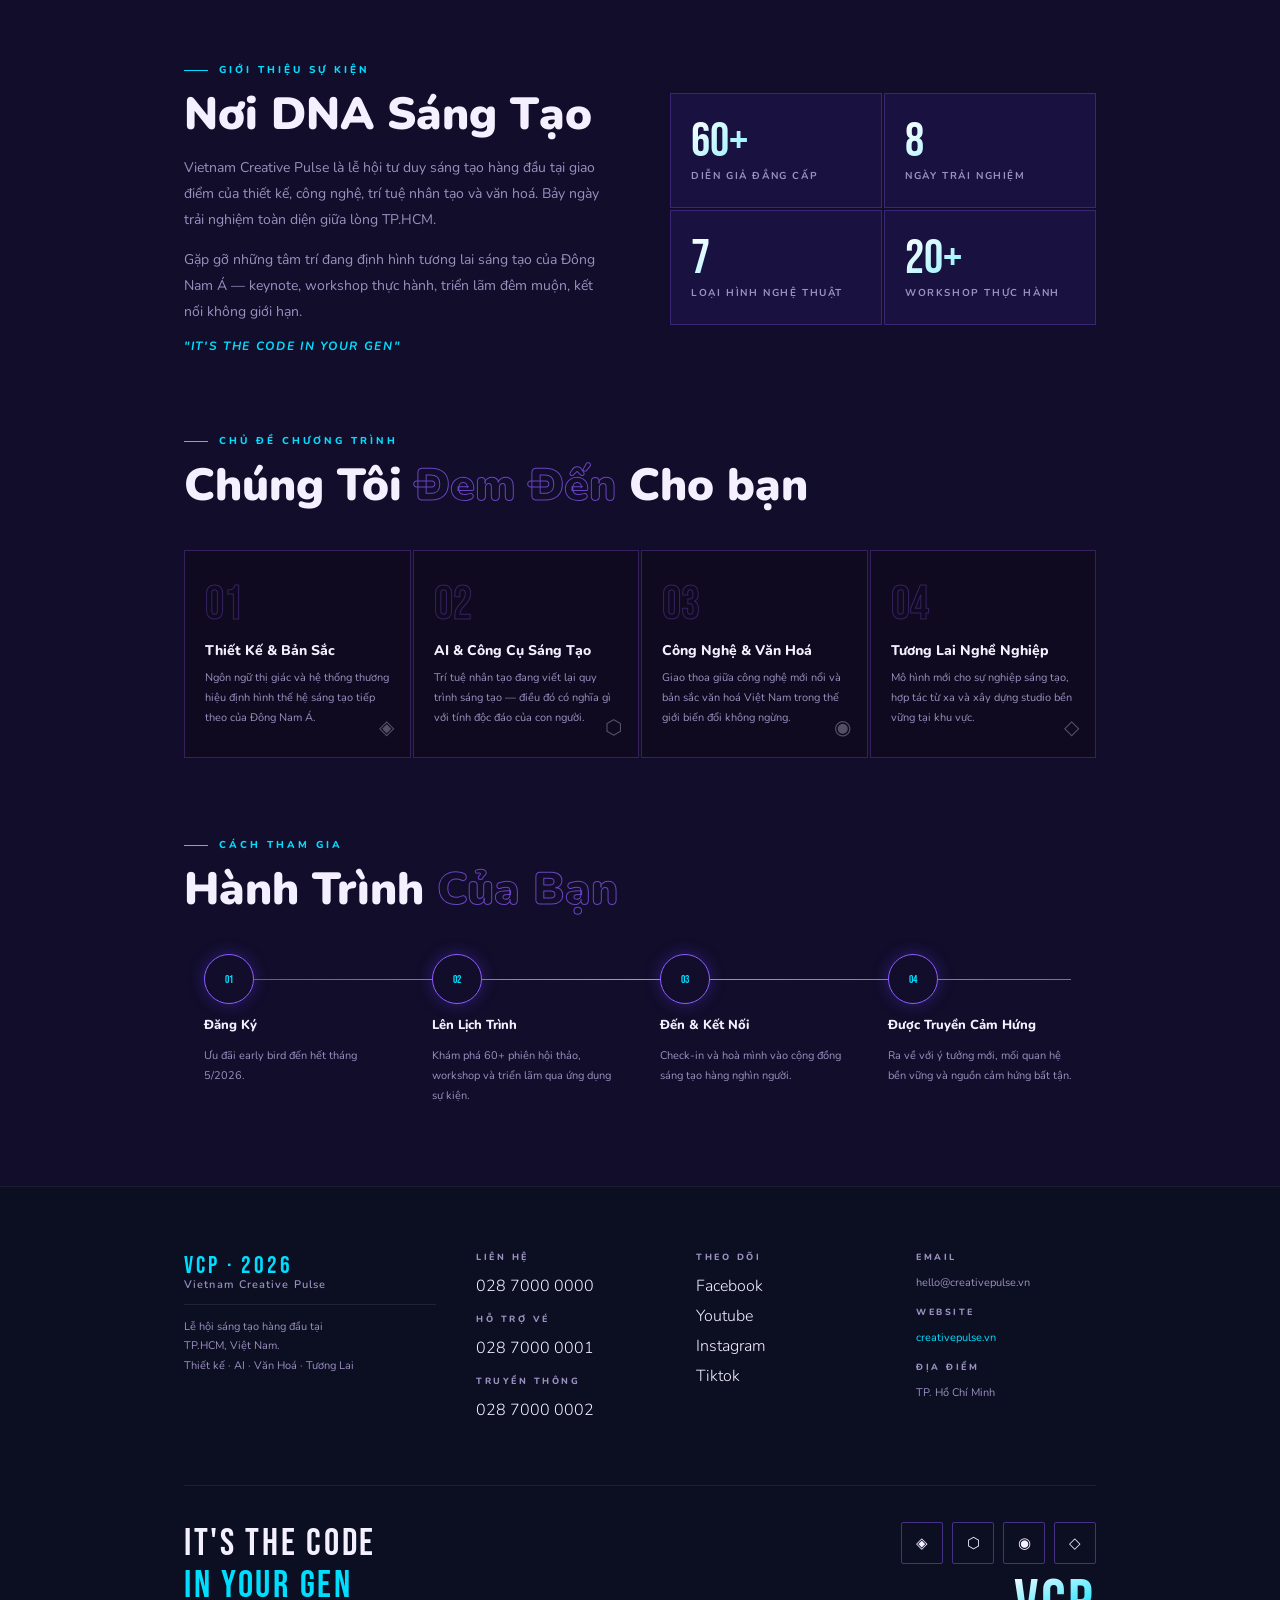
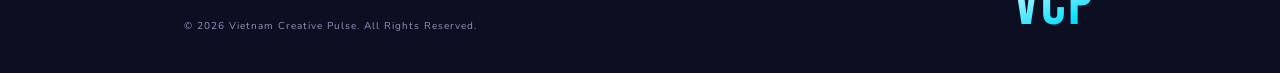
==== commit dd8342b2: "feat: add register page" ====
--- a/index.html
+++ b/index.html
@@ -9,1126 +9,7 @@
     <link rel="preconnect" href="https://fonts.gstatic.com" crossorigin/>
     <link href="https://fonts.googleapis.com/css2?family=Be+Vietnam+Pro:wght@400;600;700;800&family=Bebas+Neue&family=Nunito:ital,wght@0,300;0,400;0,600;0,700;0,800;0,900;1,400&display=swap" rel="stylesheet" />
     <script src="https://cdnjs.cloudflare.com/ajax/libs/three.js/r128/three.min.js"></script>
-    <style>
-        *,
-        *::before,
-        *::after {
-            box-sizing: border-box;
-            margin: 0;
-            padding: 0
-        }
-        
-         :root {
-            --bg: #120d2a;
-            --navy: #0c0e22;
-            --indigo: #5b3fff;
-            --violet: #8f5cff;
-            --cyan: #00deff;
-            --magenta: #c03af2;
-            --white: #f4f0ff;
-            --muted: #9b91c0;
-            --border: rgba(143, 92, 255, 0.28);
-            --max: 960px;
-        }
-        
-        html {
-            scroll-behavior: smooth
-        }
-        
-        body {
-            background: var(--bg);
-            color: var(--white);
-            font-family: 'Nunito', sans-serif;
-            overflow-x: hidden;
-            cursor: none;
-        }
-        /* ── CURSOR ── */
-        
-        #cur {
-            position: fixed;
-            width: 10px;
-            height: 10px;
-            background: var(--cyan);
-            border-radius: 50%;
-            pointer-events: none;
-            z-index: 9999;
-            transform: translate(-50%, -50%);
-            mix-blend-mode: screen
-        }
-        
-        #ring {
-            position: fixed;
-            width: 34px;
-            height: 34px;
-            border: 1px solid rgba(0, 222, 255, .4);
-            border-radius: 50%;
-            pointer-events: none;
-            z-index: 9998;
-            transform: translate(-50%, -50%)
-        }
-        /* ── NAV ── */
-        
-        nav {
-            position: fixed;
-            top: 0;
-            left: 0;
-            right: 0;
-            z-index: 200;
-            padding: 0 40px;
-            background: linear-gradient(to bottom, rgba(12, 10, 30, .97) 60%, transparent);
-            backdrop-filter: blur(12px);
-        }
-        
-        .inner-nav {
-            max-width: var(--max);
-            margin: 0 auto;
-            width: 100%;
-            display: flex;
-            align-items: center;
-            justify-content: space-between;
-            padding: 18px 0;
-        }
-        
-        .logo {
-            font-family: 'Bebas Neue', sans-serif;
-            font-size: 20px;
-            letter-spacing: .18em;
-            color: var(--cyan);
-            text-decoration: none
-        }
-        
-        .nav-links {
-            display: flex;
-            gap: 30px;
-            list-style: none
-        }
-        
-        .nav-links a {
-            font-size: 11px;
-            letter-spacing: .16em;
-            text-transform: uppercase;
-            color: var(--muted);
-            text-decoration: none;
-            font-weight: 600;
-            transition: color .2s
-        }
-        
-        .nav-links a:hover {
-            color: var(--cyan)
-        }
-        
-        .btn-register {
-            font-family: 'Nunito', sans-serif;
-            font-weight: 800;
-            font-size: 11px;
-            letter-spacing: .14em;
-            text-transform: uppercase;
-            color: var(--bg);
-            background: var(--cyan);
-            border: none;
-            padding: 10px 22px;
-            cursor: none;
-            border-radius: 2px;
-            transition: box-shadow .25s, transform .2s;
-        }
-        
-        .btn-register:hover {
-            box-shadow: 0 0 24px rgba(0, 222, 255, .55);
-            transform: translateY(-1px)
-        }
-        /* ── FAB ── */
-        
-        .fab {
-            position: fixed;
-            bottom: 28px;
-            right: 28px;
-            z-index: 300;
-            width: 68px;
-            height: 68px;
-            border-radius: 50%;
-            background: linear-gradient(135deg, var(--cyan), var(--indigo));
-            border: none;
-            cursor: none;
-            display: flex;
-            flex-direction: column;
-            align-items: center;
-            justify-content: center;
-            gap: 3px;
-            font-family: 'Nunito', sans-serif;
-            font-size: 8px;
-            font-weight: 800;
-            letter-spacing: .1em;
-            color: #fff;
-            box-shadow: 0 0 28px rgba(0, 222, 255, .4);
-            transition: transform .2s, box-shadow .2s;
-        }
-        
-        .fab:hover {
-            transform: scale(1.08);
-            box-shadow: 0 0 44px rgba(0, 222, 255, .6)
-        }
-        
-        .fab svg {
-            width: 16px;
-            height: 16px
-        }
-        /* ══════════════════════════════
-   HERO — full-bleed key visual
-══════════════════════════════ */
-        
-        .hero {
-            position: relative;
-            min-height: 100vh;
-            display: flex;
-            flex-direction: column;
-            align-items: center;
-            justify-content: flex-end;
-            overflow: hidden;
-            text-align: center;
-            padding-bottom: 80px;
-        }
-        /* Key visual image — fills the entire hero */
-        
-        .hero-img {
-            position: absolute;
-            inset: 0;
-            z-index: 0;
-            width: 100%;
-            height: 100%;
-            object-fit: cover;
-            object-position: center top;
-            /* gentle fade-in */
-            animation: imgFade 1.2s ease forwards;
-        }
-        
-        @keyframes imgFade {
-            from {
-                opacity: 0;
-                transform: scale(1.04)
-            }
-            to {
-                opacity: 1;
-                transform: scale(1)
-            }
-        }
-        /* Dark gradient overlay so text is legible at bottom */
-        
-        .hero-overlay {
-            position: absolute;
-            inset: 0;
-            z-index: 1;
-            pointer-events: none;
-            background: /* deep vignette top corners */
-            radial-gradient(ellipse 80% 40% at 50% 0%, rgba(12, 10, 30, .55) 0%, transparent 70%), /* strong bottom fade for text readability */
-            linear-gradient(to top, rgba(12, 10, 30, .97) 0%, rgba(12, 10, 30, .7) 25%, rgba(12, 10, 30, .15) 55%, transparent 75%);
-        }
-        /* Three.js canvas — layered ON TOP of image, underneath text */
-        
-        #dna-wrap {
-            position: absolute;
-            inset: 0;
-            z-index: 2;
-            pointer-events: none;
-            animation: dnaFade 7s ease-in-out infinite;
-        }
-        
-        #dna-canvas {
-            width: 100%;
-            height: 100%
-        }
-        
-        @keyframes dnaFade {
-            0% {
-                opacity: 0
-            }
-            20% {
-                opacity: .6
-            }
-            50% {
-                opacity: .85
-            }
-            80% {
-                opacity: .6
-            }
-            100% {
-                opacity: 0
-            }
-        }
-        /* Atmospheric purple/cyan glow matching key visual palette */
-        
-        .hero-atm {
-            position: absolute;
-            bottom: 20%;
-            left: 50%;
-            transform: translateX(-50%);
-            width: 700px;
-            height: 400px;
-            z-index: 2;
-            pointer-events: none;
-            background: radial-gradient(ellipse at center, rgba(100, 40, 180, .35) 0%, rgba(0, 180, 255, .08) 55%, transparent 75%);
-            filter: blur(52px);
-            animation: atmPulse 5s ease-in-out infinite alternate;
-        }
-        
-        @keyframes atmPulse {
-            from {
-                opacity: .5;
-                transform: translateX(-50%) scale(1)
-            }
-            to {
-                opacity: .9;
-                transform: translateX(-50%) scale(1.08)
-            }
-        }
-        /* Hero text block at the bottom */
-        
-        .hero-text {
-            position: relative;
-            z-index: 4;
-            display: flex;
-            flex-direction: column;
-            align-items: center;
-            gap: 10px;
-            max-width: var(--max);
-            opacity: 0;
-            animation: fadeUp .9s 1s forwards;
-        }
-        
-        .hero-eyebrow {
-            font-size: 11px;
-            letter-spacing: .3em;
-            text-transform: uppercase;
-            color: var(--cyan);
-            font-weight: 700;
-            margin-bottom: 2px;
-        }
-        
-        .hero-title {
-            font-family: 'Bebas Neue', sans-serif;
-            font-size: clamp(64px, 10vw, 138px);
-            line-height: .88;
-            letter-spacing: .03em;
-            background: linear-gradient(170deg, #fff 15%, #d0b8ff 45%, #00deff 88%);
-            -webkit-background-clip: text;
-            -webkit-text-fill-color: transparent;
-            background-clip: text;
-            text-shadow: none;
-        }
-        
-        .hero-slogan {
-            font-family: 'Nunito', sans-serif;
-            font-size: clamp(11px, 1.2vw, 15px);
-            font-weight: 900;
-            letter-spacing: .28em;
-            text-transform: uppercase;
-            color: rgba(200, 230, 255, .85);
-            /* subtle glow instead of stroke — easier to read on image */
-            text-shadow: 0 0 20px rgba(0, 222, 255, .6), 0 0 40px rgba(91, 63, 255, .4);
-            margin-top: 2px;
-        }
-        
-        .hero-meta {
-            display: flex;
-            align-items: center;
-            gap: 16px;
-            margin-top: 14px;
-            flex-wrap: wrap;
-            justify-content: center;
-        }
-        
-        .hero-meta span {
-            font-size: 13px;
-            color: rgba(200, 190, 240, .8);
-            letter-spacing: .08em;
-            font-weight: 600
-        }
-        
-        .hero-meta strong {
-            color: #fff;
-            font-weight: 900
-        }
-        
-        .meta-div {
-            width: 1px;
-            height: 16px;
-            background: rgba(143, 92, 255, .5)
-        }
-        
-        .hero-cta {
-            margin-top: 24px;
-            display: flex;
-            gap: 12px;
-            flex-wrap: wrap;
-            justify-content: center
-        }
-        /* Only one button — Khám Phá */
-        
-        .btn-explore {
-            font-family: 'Nunito', sans-serif;
-            font-weight: 800;
-            font-size: 12px;
-            letter-spacing: .18em;
-            text-transform: uppercase;
-            color: var(--white);
-            background: transparent;
-            border: 1.5px solid rgba(0, 222, 255, .7);
-            padding: 15px 40px;
-            cursor: none;
-            border-radius: 2px;
-            transition: background .25s, border-color .25s, box-shadow .25s, transform .2s;
-            backdrop-filter: blur(4px);
-        }
-        
-        .btn-explore:hover {
-            background: rgba(0, 222, 255, .12);
-            border-color: var(--cyan);
-            box-shadow: 0 0 32px rgba(0, 222, 255, .4);
-            transform: translateY(-2px);
-        }
-        /* scroll hint */
-        
-        .scroll-hint {
-            position: absolute;
-            bottom: 20px;
-            left: 50%;
-            transform: translateX(-50%);
-            z-index: 4;
-            display: flex;
-            flex-direction: column;
-            align-items: center;
-            gap: 8px;
-            opacity: 0;
-            animation: fadeIn 1s 2.2s forwards;
-        }
-        
-        .scroll-hint span {
-            font-size: 9px;
-            letter-spacing: .22em;
-            text-transform: uppercase;
-            color: rgba(180, 170, 220, .6);
-            font-weight: 700
-        }
-        
-        .scroll-line {
-            width: 1px;
-            height: 32px;
-            background: linear-gradient(to bottom, var(--violet), transparent);
-            animation: scrollDrop 1.6s ease-in-out infinite
-        }
-        
-        @keyframes scrollDrop {
-            0% {
-                transform: scaleY(0);
-                transform-origin: top
-            }
-            50% {
-                transform: scaleY(1);
-                transform-origin: top
-            }
-            51% {
-                transform: scaleY(1);
-                transform-origin: bottom
-            }
-            100% {
-                transform: scaleY(0);
-                transform-origin: bottom
-            }
-        }
-        /* ── TICKER ── */
-        
-        .ticker {
-            border-top: 1px solid var(--border);
-            border-bottom: 1px solid var(--border);
-            padding: 18px 0;
-            overflow: hidden;
-            background: rgba(91, 63, 255, .05);
-        }
-        
-        .ticker-inner {
-            display: flex;
-            width: max-content;
-            animation: tickMove 26s linear infinite
-        }
-        
-        .t-item {
-            display: flex;
-            align-items: center;
-            gap: 12px;
-            padding: 0 40px;
-            font-size: 10px;
-            letter-spacing: .16em;
-            text-transform: uppercase;
-            color: var(--muted);
-            white-space: nowrap;
-            border-right: 1px solid var(--border);
-            font-weight: 700;
-        }
-        
-        .t-dot {
-            width: 5px;
-            height: 5px;
-            border-radius: 50%;
-            background: var(--cyan);
-            box-shadow: 0 0 8px var(--cyan);
-            flex-shrink: 0
-        }
-        
-        @keyframes tickMove {
-            from {
-                transform: translateX(0)
-            }
-            to {
-                transform: translateX(-50%)
-            }
-        }
-        /* ── PAGE WRAPPER ── */
-        
-        .page {
-            max-width: var(--max);
-            margin: 0 auto;
-            padding-left: 24px;
-            padding-right: 24px
-        }
-        /* ── BENTO ── */
-        
-        .bento {
-            display: grid;
-            grid-template-columns: repeat(3, 1fr);
-            gap: 3px;
-            padding: 3px;
-            background: rgba(0, 0, 0, .3)
-        }
-        
-        .tile {
-            padding: 32px 28px;
-            display: flex;
-            flex-direction: column;
-            gap: 12px
-        }
-        
-        .tile.green {
-            background: #0d5040
-        }
-        
-        .tile.purple {
-            background: #2e1a52
-        }
-        
-        .tile.red {
-            background: #8a0e1e;
-            align-items: center;
-            justify-content: center;
-            text-align: center;
-            gap: 10px
-        }
-        
-        .tile h2 {
-            font-family: 'Bebas Neue', sans-serif;
-            font-size: 26px;
-            letter-spacing: .06em
-        }
-        
-        .tile-line {
-            width: 52px;
-            height: 1px;
-            background: rgba(255, 255, 255, .28)
-        }
-        
-        .tile-loc {
-            font-weight: 800;
-            font-size: 11px;
-            letter-spacing: .1em;
-            text-transform: uppercase
-        }
-        
-        .tile-addr {
-            font-size: 11px;
-            color: rgba(255, 255, 255, .58);
-            line-height: 1.7;
-            margin-top: 2px;
-            font-weight: 400
-        }
-        
-        .cd-label {
-            font-size: 10px;
-            letter-spacing: .28em;
-            text-transform: uppercase;
-            color: rgba(255, 255, 255, .62);
-            font-weight: 700
-        }
-        
-        .cd-row {
-            display: flex;
-            align-items: baseline;
-            gap: 5px;
-            flex-wrap: wrap;
-            justify-content: center
-        }
-        
-        .cd-num {
-            font-family: 'Bebas Neue', sans-serif;
-            font-size: clamp(34px, 4.5vw, 60px);
-            color: #fff;
-            line-height: 1
-        }
-        
-        .cd-unit {
-            font-size: 10px;
-            color: rgba(255, 255, 255, .5);
-            letter-spacing: .1em;
-            font-weight: 700
-        }
-        
-        .cd-sep {
-            font-family: 'Bebas Neue', sans-serif;
-            font-size: 38px;
-            color: rgba(255, 255, 255, .3)
-        }
-        
-        .cd-tag {
-            font-size: 11px;
-            letter-spacing: .14em;
-            text-transform: uppercase;
-            font-weight: 800;
-            color: rgba(255, 255, 255, .78)
-        }
-        
-        .photo-tile {
-            overflow: hidden;
-            aspect-ratio: 4/3;
-            position: relative;
-            background: rgba(91, 63, 255, .1)
-        }
-        
-        .photo-ph {
-            width: 100%;
-            height: 100%;
-            min-height: 190px;
-            display: flex;
-            flex-direction: column;
-            align-items: center;
-            justify-content: center;
-            gap: 10px;
-            font-size: 10px;
-            letter-spacing: .16em;
-            text-transform: uppercase;
-            color: var(--muted);
-            font-weight: 700
-        }
-        
-        .pillar {
-            display: flex;
-            flex-direction: column;
-            align-items: center;
-            justify-content: center;
-            gap: 11px;
-            padding: 36px 14px;
-            font-size: 14px;
-            font-weight: 800;
-            letter-spacing: .06em;
-            min-height: 160px;
-            cursor: none;
-            transition: filter .3s
-        }
-        
-        .pillar:hover {
-            filter: brightness(1.2)
-        }
-        
-        .pillar.b1 {
-            background: #1e1458
-        }
-        
-        .pillar.b2 {
-            background: #3d3200
-        }
-        
-        .pillar.b3 {
-            background: #062838
-        }
-        
-        .p-icon {
-            font-size: 30px;
-            opacity: .8
-        }
-        /* ── SECTIONS ── */
-        
-        .s-label {
-            font-size: 10px;
-            letter-spacing: .3em;
-            text-transform: uppercase;
-            color: var(--cyan);
-            margin-bottom: 14px;
-            display: flex;
-            align-items: center;
-            gap: 11px;
-            font-weight: 800
-        }
-        
-        .s-label::before {
-            content: '';
-            width: 24px;
-            height: 1px;
-            background: var(--cyan)
-        }
-        
-        .s-title {
-            font-family: 'Nunito', sans-serif;
-            font-size: clamp(28px, 4vw, 52px);
-            font-weight: 900;
-            line-height: 1.06;
-            margin-bottom: 16px
-        }
-        
-        .s-title em {
-            font-style: normal;
-            -webkit-text-stroke: 1px rgba(143, 92, 255, .7);
-            color: transparent
-        }
-        /* about */
-        
-        .about-section {
-            padding: 80px 0
-        }
-        
-        .about-grid {
-            display: grid;
-            grid-template-columns: 1fr 1fr;
-            gap: 60px;
-            align-items: center
-        }
-        
-        .about-text p {
-            color: var(--muted);
-            font-size: 14px;
-            line-height: 1.85;
-            margin-bottom: 14px;
-            font-weight: 400
-        }
-        
-        .stat-grid {
-            display: grid;
-            grid-template-columns: 1fr 1fr;
-            gap: 2px
-        }
-        
-        .stat {
-            background: rgba(91, 63, 255, .1);
-            border: 1px solid var(--border);
-            padding: 24px 20px;
-            position: relative;
-            overflow: hidden;
-            transition: background .3s
-        }
-        
-        .stat::before {
-            content: '';
-            position: absolute;
-            top: 0;
-            left: 0;
-            right: 0;
-            height: 2px;
-            background: linear-gradient(90deg, var(--indigo), var(--cyan));
-            transform: scaleX(0);
-            transform-origin: left;
-            transition: transform .4s
-        }
-        
-        .stat:hover::before {
-            transform: scaleX(1)
-        }
-        
-        .stat:hover {
-            background: rgba(91, 63, 255, .18)
-        }
-        
-        .stat-n {
-            font-family: 'Bebas Neue', sans-serif;
-            font-size: 48px;
-            line-height: 1;
-            margin-bottom: 3px;
-            background: linear-gradient(135deg, #fff, var(--cyan));
-            -webkit-background-clip: text;
-            -webkit-text-fill-color: transparent;
-            background-clip: text
-        }
-        
-        .stat-l {
-            font-size: 10px;
-            letter-spacing: .16em;
-            text-transform: uppercase;
-            color: var(--muted);
-            font-weight: 700
-        }
-        /* topics */
-        
-        .topics-section {
-            padding: 0 0 80px
-        }
-        
-        .topics-grid {
-            display: grid;
-            grid-template-columns: repeat(4, 1fr);
-            gap: 2px;
-            margin-top: 40px
-        }
-        
-        .topic {
-            background: rgba(15, 10, 30, .9);
-            border: 1px solid var(--border);
-            padding: 30px 20px;
-            position: relative;
-            overflow: hidden;
-            cursor: none;
-            transition: border-color .3s
-        }
-        
-        .topic:hover {
-            border-color: var(--violet)
-        }
-        
-        .topic::after {
-            content: '';
-            position: absolute;
-            inset: 0;
-            background: linear-gradient(135deg, rgba(91, 63, 255, .1), transparent);
-            opacity: 0;
-            transition: opacity .3s
-        }
-        
-        .topic:hover::after {
-            opacity: 1
-        }
-        
-        .t-num {
-            font-family: 'Bebas Neue', sans-serif;
-            font-size: 48px;
-            line-height: 1;
-            -webkit-text-stroke: 1px rgba(143, 92, 255, .3);
-            color: transparent;
-            margin-bottom: 12px
-        }
-        
-        .t-ttl {
-            font-family: 'Nunito', sans-serif;
-            font-size: 14px;
-            font-weight: 800;
-            margin-bottom: 8px
-        }
-        
-        .t-desc {
-            font-size: 11px;
-            line-height: 1.8;
-            color: var(--muted);
-            font-weight: 400
-        }
-        
-        .t-ico {
-            position: absolute;
-            bottom: 16px;
-            right: 16px;
-            font-size: 20px;
-            opacity: .3
-        }
-        /* steps */
-        
-        .steps-section {
-            padding: 0 0 80px
-        }
-        
-        .steps-row {
-            display: flex;
-            gap: 0;
-            margin-top: 40px;
-            position: relative
-        }
-        
-        .steps-row::before {
-            content: '';
-            position: absolute;
-            top: 25px;
-            left: 25px;
-            right: 25px;
-            height: 1px;
-            background: linear-gradient(90deg, var(--indigo), var(--cyan), var(--magenta));
-            z-index: 0
-        }
-        
-        .step {
-            flex: 1;
-            display: flex;
-            flex-direction: column;
-            align-items: flex-start;
-            gap: 12px;
-            padding: 0 20px;
-            position: relative;
-            z-index: 1
-        }
-        
-        .step-n {
-            font-family: 'Bebas Neue', sans-serif;
-            font-size: 11px;
-            width: 50px;
-            height: 50px;
-            border-radius: 50%;
-            border: 1.5px solid var(--violet);
-            display: flex;
-            align-items: center;
-            justify-content: center;
-            color: var(--cyan);
-            background: var(--bg);
-            box-shadow: 0 0 16px rgba(91, 63, 255, .35)
-        }
-        
-        .step-t {
-            font-family: 'Nunito', sans-serif;
-            font-size: 13px;
-            font-weight: 800
-        }
-        
-        .step-d {
-            font-size: 11px;
-            line-height: 1.8;
-            color: var(--muted);
-            font-weight: 400
-        }
-        /* ── FOOTER ── */
-        
-        footer {
-            background: var(--navy);
-            padding: 64px 0 40px;
-            border-top: 1px solid rgba(255, 255, 255, .06)
-        }
-        
-        .foot-inner {
-            max-width: var(--max);
-            margin: 0 auto;
-            padding: 0 24px
-        }
-        
-        .foot-top {
-            display: grid;
-            grid-template-columns: 1.4fr 1fr 1fr 1fr;
-            gap: 40px;
-            margin-bottom: 56px
-        }
-        
-        .f-brand {
-            font-family: 'Bebas Neue', sans-serif;
-            font-size: 24px;
-            letter-spacing: .12em;
-            color: var(--cyan)
-        }
-        
-        .f-sub {
-            font-size: 11px;
-            color: var(--muted);
-            letter-spacing: .1em;
-            margin-top: -3px;
-            margin-bottom: 12px;
-            font-weight: 600
-        }
-        
-        .f-div {
-            width: 100%;
-            height: 1px;
-            background: rgba(255, 255, 255, .09);
-            margin: 12px 0
-        }
-        
-        .f-desc {
-            font-size: 11px;
-            color: var(--muted);
-            line-height: 1.8;
-            font-weight: 400
-        }
-        
-        .f-lbl {
-            font-size: 9px;
-            letter-spacing: .28em;
-            text-transform: uppercase;
-            color: var(--muted);
-            margin-bottom: 12px;
-            font-weight: 800
-        }
-        
-        .f-item {
-            font-size: 16px;
-            font-weight: 300;
-            color: var(--white);
-            margin-bottom: 8px
-        }
-        
-        .f-item a {
-            color: inherit;
-            text-decoration: none;
-            transition: color .2s;
-            cursor: none
-        }
-        
-        .f-item a:hover {
-            color: var(--cyan)
-        }
-        
-        .f-sm {
-            font-size: 11px;
-            color: var(--muted);
-            margin-bottom: 5px;
-            font-weight: 400
-        }
-        
-        .f-sm a {
-            color: var(--cyan);
-            text-decoration: none;
-            cursor: none
-        }
-        
-        .foot-bot {
-            display: flex;
-            align-items: flex-end;
-            justify-content: space-between;
-            border-top: 1px solid rgba(255, 255, 255, .07);
-            padding-top: 36px
-        }
-        
-        .f-slogan {
-            font-family: 'Bebas Neue', sans-serif;
-            font-size: clamp(20px, 3vw, 40px);
-            line-height: 1.1;
-            letter-spacing: .07em
-        }
-        
-        .f-slogan span {
-            color: var(--cyan)
-        }
-        
-        .f-copy {
-            font-size: 10px;
-            color: var(--muted);
-            letter-spacing: .1em;
-            margin-top: 12px;
-            font-weight: 400
-        }
-        
-        .f-right {
-            text-align: right
-        }
-        
-        .f-icons {
-            display: flex;
-            gap: 9px;
-            margin-bottom: 12px;
-            justify-content: flex-end
-        }
-        
-        .f-ico {
-            width: 42px;
-            height: 42px;
-            border: 1.5px solid rgba(143, 92, 255, .45);
-            display: flex;
-            align-items: center;
-            justify-content: center;
-            font-size: 15px;
-            transition: border-color .2s, background .2s;
-            cursor: none;
-            border-radius: 2px
-        }
-        
-        .f-ico:hover {
-            border-color: var(--cyan);
-            background: rgba(0, 222, 255, .08)
-        }
-        
-        .f-big {
-            font-family: 'Bebas Neue', sans-serif;
-            font-size: clamp(26px, 5vw, 64px);
-            letter-spacing: .04em;
-            background: linear-gradient(160deg, #fff 30%, var(--cyan) 85%);
-            -webkit-background-clip: text;
-            -webkit-text-fill-color: transparent;
-            background-clip: text;
-            line-height: .9
-        }
-        /* ── ANIMATIONS ── */
-        
-        @keyframes fadeUp {
-            from {
-                opacity: 0;
-                transform: translateY(24px)
-            }
-            to {
-                opacity: 1;
-                transform: translateY(0)
-            }
-        }
-        
-        @keyframes fadeIn {
-            from {
-                opacity: 0
-            }
-            to {
-                opacity: 1
-            }
-        }
-        
-        .reveal {
-            opacity: 0;
-            transform: translateY(30px);
-            transition: opacity .65s, transform .65s
-        }
-        
-        .reveal.on {
-            opacity: 1;
-            transform: translateY(0)
-        }
-        /* noise */
-        
-        body::after {
-            content: '';
-            position: fixed;
-            inset: 0;
-            background-image: url("data:image/svg+xml,%3Csvg viewBox='0 0 512 512' xmlns='http://www.w3.org/2000/svg'%3E%3Cfilter id='n'%3E%3CfeTurbulence type='fractalNoise' baseFrequency='0.9' numOctaves='4' stitchTiles='stitch'/%3E%3C/filter%3E%3Crect width='100%25' height='100%25' filter='url(%23n)'/%3E%3C/svg%3E");
-            opacity: .018;
-            pointer-events: none;
-            z-index: 500
-        }
-        
-        @media(max-width:800px) {
-            nav {
-                padding: 0 20px
-            }
-            .nav-links {
-                display: none
-            }
-            .bento {
-                grid-template-columns: 1fr 1fr
-            }
-            .tile.red {
-                grid-column: span 2
-            }
-            .topics-grid {
-                grid-template-columns: 1fr 1fr
-            }
-            .about-grid {
-                grid-template-columns: 1fr
-            }
-            .steps-row {
-                flex-direction: column
-            }
-            .steps-row::before {
-                display: none
-            }
-            .foot-top {
-                grid-template-columns: 1fr 1fr;
-                gap: 24px
-            }
-            .foot-bot {
-                flex-direction: column;
-                align-items: flex-start;
-                gap: 20px
-            }
-        }
-    </style>
+    <link rel="stylesheet" href="style.css" />
 </head>
 
 <body>
@@ -1142,20 +23,25 @@
             <a class="logo" href="#">VCP·26</a>
             <ul class="nav-links">
                 <li><a href="#about">Giới Thiệu</a></li>
-                <li><a href="#chuong-trinh">Chương Trình</a></li>
-                <li><a href="#dia-diem">Địa Điểm</a></li>
-                <li><a href="#ve">Vé</a></li>
+                <li><a href="#chuong-trinh">Bản Đồ Sự Kiện</a></li>
+                <li><a href="#dia-diem">Các Đơn Vị Hợp Tác</a></li>
+                <li><a href="#ve">Các Đơn Vị Sáng Tạo</a></li>
+                <li><a href="#lien-he">Liên Hệ</a></li>
             </ul>
-            <button class="btn-register">Đăng Ký</button>
+            <button class="btn-register" onclick="window.location.href='register.html'">Đăng Ký</button>
         </div>
     </nav>
 
     <!-- FAB -->
-    <button class="fab">
+    <button class="fab" onclick="window.location.href='register.html'">
   <svg viewBox="0 0 24 24" fill="none" stroke="currentColor" stroke-width="2.5"><path d="M15 3h6v6M10 14L21 3M21 14v7H3V5h7"/></svg>
   ĐĂNG KÝ
 </button>
 
+    <div class="character-jump" aria-hidden="true">
+        <img src="image/IMAGE.png" alt="" class="character-jump-img" />
+    </div>
+
     <!-- ══════════  HERO  ══════════ -->
     <section class="hero">
 
@@ -1175,11 +61,10 @@
 
         <!-- Text -->
         <div class="hero-text">
-            <p class="hero-eyebrow">Vietnam Creative Pulse · TP.HCM</p>
-            <h1 class="hero-title">CREATIVE<br/>PULSE 2026</h1>
+            <h1 class="hero-title">VIETNAM<br/>CREATIVE PULSE 2026</h1>
             <p class="hero-slogan">IT'S THE CODE IN YOUR GEN</p>
             <div class="hero-meta">
-                <span><strong>06 / 07 — 13 / 07 / 2026</strong></span>
+                <span><strong>06 / 07 — 12 / 07 / 2026</strong></span>
                 <div class="meta-div"></div>
                 <span><strong>TP. Hồ Chí Minh</strong></span>
                 <div class="meta-div"></div>
@@ -1200,7 +85,7 @@
     <div class="bento" id="dia-diem">
         <div class="tile green reveal">
             <div>
-                <h2 style="font-family: 'Be Vietnam Pro', sans-serif">06/07 – 13/07/2026</h2>
+                <h2 style="font-family: 'Be Vietnam Pro', sans-serif">06/07 – 12/07/2026</h2>
                 <div class="tile-line"></div>
             </div>
             <svg width="18" height="18" viewBox="0 0 24 24" fill="none" stroke="rgba(255,255,255,.55)" stroke-width="1.5"><path d="M12 2C8.1 2 5 5.1 5 9c0 5.3 7 13 7 13s7-7.7 7-13c0-3.9-3.1-7-7-7z"/><circle cx="12" cy="9" r="2.5"/></svg>
@@ -1266,8 +151,8 @@
             <div class="about-grid">
                 <div>
                     <p class="s-label">Giới Thiệu Sự Kiện</p>
-                    <h2 class="s-title">Nơi DNA Sáng Tạo<br/>Việt Nam <em>Bừng Sáng</em></h2>
-                    <p style="color:var(--muted);font-size:14px;line-height:1.85;margin-bottom:14px">Vietnam Creative Pulse là lễ hội tư duy sáng tạo hàng đầu tại giao điểm của thiết kế, công nghệ, trí tuệ nhân tạo và văn hoá. Tám ngày trải nghiệm toàn diện giữa lòng TP.HCM.</p>
+                    <h2 class="s-title">Nơi DNA Sáng Tạo</h2>
+                    <p style="color:var(--muted);font-size:14px;line-height:1.85;margin-bottom:14px">Vietnam Creative Pulse là lễ hội tư duy sáng tạo hàng đầu tại giao điểm của thiết kế, công nghệ, trí tuệ nhân tạo và văn hoá. Bảy ngày trải nghiệm toàn diện giữa lòng TP.HCM.</p>
                     <p style="color:var(--muted);font-size:14px;line-height:1.85;margin-bottom:14px">Gặp gỡ những tâm trí đang định hình tương lai sáng tạo của Đông Nam Á — keynote, workshop thực hành, triển lãm đêm muộn, kết nối không giới hạn.</p>
                     <p style="font-style:italic;color:var(--cyan);font-size:12px;letter-spacing:.14em;font-weight:700">"IT'S THE CODE IN YOUR GEN"</p>
                 </div>
@@ -1281,8 +166,8 @@
                         <div class="stat-l">Ngày Trải Nghiệm</div>
                     </div>
                     <div class="stat">
-                        <div class="stat-n">2K+</div>
-                        <div class="stat-l">Người Tham Gia</div>
+                        <div class="stat-n">7</div>
+                        <div class="stat-l">Loại hình nghệ thuật</div>
                     </div>
                     <div class="stat">
                         <div class="stat-n">20+</div>
@@ -1298,7 +183,7 @@
         <div class="topics-section">
             <div class="reveal">
                 <p class="s-label">Chủ Đề Chương Trình</p>
-                <h2 class="s-title">Chúng Ta <em>Khám Phá</em> Gì</h2>
+                <h2 class="s-title">Chúng Tôi <em>Đem Đến</em> Cho bạn</h2>
             </div>
             <div class="topics-grid reveal">
                 <div class="topic">
@@ -1339,8 +224,8 @@
             <div class="steps-row reveal">
                 <div class="step">
                     <div class="step-n">01</div>
-                    <div class="step-t">Mua Vé</div>
-                    <div class="step-d">Chọn loại vé phù hợp. Giá ưu đãi early bird đến hết tháng 5/2026.</div>
+                    <div class="step-t">Đăng Ký</div>
+                    <div class="step-d">Ưu đãi early bird đến hết tháng 5/2026.</div>
                 </div>
                 <div class="step">
                     <div class="step-n">02</div>
@@ -1413,212 +298,7 @@
         </div>
     </footer>
 
-    <!-- ══ THREE.JS — spinning metallic DNA ══ -->
-    <script>
-        (function() {
-            const canvas = document.getElementById('dna-canvas');
-            const renderer = new THREE.WebGLRenderer({
-                canvas,
-                antialias: true,
-                alpha: true
-            });
-            renderer.setPixelRatio(Math.min(window.devicePixelRatio, 2));
-            renderer.setClearColor(0x000000, 0);
-
-            const scene = new THREE.Scene();
-            const camera = new THREE.PerspectiveCamera(42, 1, 0.1, 100);
-            camera.position.set(0, 0, 7);
-
-            function resize() {
-                const W = canvas.clientWidth,
-                    H = canvas.clientHeight;
-                renderer.setSize(W, H, false);
-                camera.aspect = W / H;
-                camera.updateProjectionMatrix();
-            }
-            resize();
-            window.addEventListener('resize', resize);
-
-            /* Chrome silver materials — matching the key visual */
-            const matA = new THREE.MeshStandardMaterial({
-                color: 0x888899,
-                emissive: 0x111122,
-                emissiveIntensity: .1,
-                roughness: .05,
-                metalness: 1.0
-            });
-            const matB = new THREE.MeshStandardMaterial({
-                color: 0x9999aa,
-                emissive: 0x0a0a22,
-                emissiveIntensity: .1,
-                roughness: .05,
-                metalness: 1.0
-            });
-            const matR = new THREE.MeshStandardMaterial({
-                color: 0x777788,
-                emissive: 0x080814,
-                emissiveIntensity: .08,
-                roughness: .08,
-                metalness: 1.0
-            });
-            const matN1 = new THREE.MeshStandardMaterial({
-                color: 0x4488cc,
-                emissive: 0x1133aa,
-                emissiveIntensity: .4,
-                roughness: .03,
-                metalness: .98
-            });
-            const matN2 = new THREE.MeshStandardMaterial({
-                color: 0x8844cc,
-                emissive: 0x441188,
-                emissiveIntensity: .35,
-                roughness: .03,
-                metalness: .98
-            });
-
-            /* Lights — simulate the purple/teal lighting in the key visual */
-            scene.add(new THREE.AmbientLight(0x101020, 2.5));
-
-            const dl1 = new THREE.DirectionalLight(0xddeeff, 6.0); // bright white-blue key
-            dl1.position.set(3, 5, 5);
-            scene.add(dl1);
-
-            const dl2 = new THREE.DirectionalLight(0x00aaff, 3.5); // cyan rim
-            dl2.position.set(-4, 0, -3);
-            scene.add(dl2);
-
-            const dl3 = new THREE.DirectionalLight(0x8833cc, 2.5); // purple fill (matches bg)
-            dl3.position.set(0, -4, 2);
-            scene.add(dl3);
-
-            const pl = new THREE.PointLight(0x6633ff, 3.0, 16);
-            pl.position.set(0, 0, 4);
-            scene.add(pl);
-
-            /* DNA geometry */
-            const dna = new THREE.Group();
-            scene.add(dna);
-            const STEPS = 32,
-                HEIGHT = 6.4,
-                RADIUS = 1.15,
-                TURNS = 2.6;
-
-            class HelixCurve extends THREE.Curve {
-                constructor(ph) {
-                    super();
-                    this.ph = ph
-                }
-                getPoint(t) {
-                    const a = t * Math.PI * 2 * TURNS + this.ph;
-                    return new THREE.Vector3(Math.cos(a) * RADIUS, (t - .5) * HEIGHT, Math.sin(a) * RADIUS);
-                }
-            }
-
-            dna.add(new THREE.Mesh(new THREE.TubeGeometry(new HelixCurve(0), 260, .075, 12, false), matA));
-            dna.add(new THREE.Mesh(new THREE.TubeGeometry(new HelixCurve(Math.PI), 260, .075, 12, false), matB));
-
-            for (let i = 0; i < STEPS; i++) {
-                const t = i / (STEPS - 1),
-                    a = t * Math.PI * 2 * TURNS,
-                    y = (t - .5) * HEIGHT;
-                const pA = new THREE.Vector3(Math.cos(a) * RADIUS, y, Math.sin(a) * RADIUS);
-                const pB = new THREE.Vector3(Math.cos(a + Math.PI) * RADIUS, y, Math.sin(a + Math.PI) * RADIUS);
-                const dir = new THREE.Vector3().subVectors(pB, pA);
-                const mid = new THREE.Vector3().addVectors(pA, pB).multiplyScalar(.5);
-                const rung = new THREE.Mesh(new THREE.CylinderGeometry(.033, .033, dir.length(), 8), matR);
-                rung.position.copy(mid);
-                rung.quaternion.setFromUnitVectors(new THREE.Vector3(0, 1, 0), dir.normalize());
-                dna.add(rung);
-                const nA = new THREE.Mesh(new THREE.SphereGeometry(.11, 14, 14), matN1);
-                nA.position.copy(pA);
-                dna.add(nA);
-                const nB = new THREE.Mesh(new THREE.SphereGeometry(.11, 14, 14), matN2);
-                nB.position.copy(pB);
-                dna.add(nB);
-            }
-
-            /* Glow halo */
-            const gc = document.createElement('canvas');
-            gc.width = gc.height = 128;
-            const gx = gc.getContext('2d');
-            const gg = gx.createRadialGradient(64, 64, 0, 64, 64, 64);
-            gg.addColorStop(0, 'rgba(100,60,200,.6)');
-            gg.addColorStop(.5, 'rgba(0,150,255,.15)');
-            gg.addColorStop(1, 'rgba(0,0,0,0)');
-            gx.fillStyle = gg;
-            gx.fillRect(0, 0, 128, 128);
-            const gS = new THREE.Sprite(new THREE.SpriteMaterial({
-                map: new THREE.CanvasTexture(gc),
-                transparent: true,
-                depthWrite: false,
-                blending: THREE.AdditiveBlending
-            }));
-            gS.scale.set(6, 6, 1);
-            dna.add(gS);
-
-            let t0 = null;
-
-            function animate(ts) {
-                requestAnimationFrame(animate);
-                if (!t0) t0 = ts;
-                const el = (ts - t0) / 1000;
-                dna.rotation.y = el * .38;
-                dna.rotation.x = Math.sin(el * .18) * .12;
-                pl.intensity = 2.6 + Math.sin(el * 1.4) * .9;
-                renderer.render(scene, camera);
-            }
-            requestAnimationFrame(animate);
-        })();
-
-        /* CURSOR */
-        const cur = document.getElementById('cur'),
-            ring = document.getElementById('ring');
-        let mx = 0,
-            my = 0,
-            rx = 0,
-            ry = 0;
-        document.addEventListener('mousemove', e => {
-            mx = e.clientX;
-            my = e.clientY
-        });
-        (function a() {
-            cur.style.left = mx + 'px';
-            cur.style.top = my + 'px';
-            rx += (mx - rx) * .1;
-            ry += (my - ry) * .1;
-            ring.style.left = rx + 'px';
-            ring.style.top = ry + 'px';
-            requestAnimationFrame(a)
-        })();
-
-        /* COUNTDOWN to 6 July 2026 */
-        const target = new Date('2026-07-06T08:00:00+07:00');
-
-        function tick() {
-            const d = target - new Date();
-            if (d <= 0) {
-                ['cd-d', 'cd-h', 'cd-m', 'cd-s'].forEach(id => document.getElementById(id).textContent = '00');
-                return
-            }
-            document.getElementById('cd-d').textContent = String(Math.floor(d / 864e5)).padStart(2, '0');
-            document.getElementById('cd-h').textContent = String(Math.floor(d % 864e5 / 36e5)).padStart(2, '0');
-            document.getElementById('cd-m').textContent = String(Math.floor(d % 36e5 / 6e4)).padStart(2, '0');
-            document.getElementById('cd-s').textContent = String(Math.floor(d % 6e4 / 1e3)).padStart(2, '0');
-        }
-        tick();
-        setInterval(tick, 1000);
-
-        /* SCROLL REVEAL */
-        const obs = new IntersectionObserver(es => es.forEach(e => {
-            if (e.isIntersecting) {
-                e.target.classList.add('on');
-                obs.unobserve(e.target)
-            }
-        }), {
-            threshold: .1
-        });
-        document.querySelectorAll('.reveal').forEach(el => obs.observe(el));
-    </script>
+    <script src="javascript.js"></script>
 </body>
 
 </html>
--- a/style.css
+++ b/style.css
@@ -0,0 +1,1164 @@
+        *,
+        *::before,
+        *::after {
+            box-sizing: border-box;
+            margin: 0;
+            padding: 0
+        }
+        
+         :root {
+            --bg: #120d2a;
+            --navy: #0c0e22;
+            --indigo: #5b3fff;
+            --violet: #8f5cff;
+            --cyan: #00deff;
+            --magenta: #c03af2;
+            --white: #f4f0ff;
+            --muted: #9b91c0;
+            --border: rgba(143, 92, 255, 0.28);
+            --max: 960px;
+        }
+        
+        html {
+            scroll-behavior: smooth
+        }
+        
+        body {
+            background: var(--bg);
+            color: var(--white);
+            font-family: 'Nunito', sans-serif;
+            overflow-x: hidden;
+            cursor: none;
+        }
+        /* ── CURSOR ── */
+        
+        #cur {
+            position: fixed;
+            width: 10px;
+            height: 10px;
+            background: var(--cyan);
+            border-radius: 50%;
+            pointer-events: none;
+            z-index: 9999;
+            transform: translate(-50%, -50%);
+            mix-blend-mode: screen
+        }
+        
+        #ring {
+            position: fixed;
+            width: 34px;
+            height: 34px;
+            border: 1px solid rgba(0, 222, 255, .4);
+            border-radius: 50%;
+            pointer-events: none;
+            z-index: 9998;
+            transform: translate(-50%, -50%)
+        }
+        /* ── NAV ── */
+        
+        nav {
+            position: fixed;
+            top: 0;
+            left: 0;
+            right: 0;
+            z-index: 200;
+            padding: 0 40px;
+            background: linear-gradient(to bottom, rgba(12, 10, 30, .97) 60%, transparent);
+            backdrop-filter: blur(12px);
+        }
+        
+        .inner-nav {
+            max-width: var(--max);
+            margin: 0 auto;
+            width: 100%;
+            display: flex;
+            align-items: center;
+            justify-content: space-between;
+            padding: 18px 0;
+        }
+        
+        .logo {
+            font-family: 'Bebas Neue', sans-serif;
+            font-size: 20px;
+            letter-spacing: .18em;
+            color: var(--cyan);
+            text-decoration: none
+        }
+        
+        .nav-links {
+            display: flex;
+            gap: 30px;
+            list-style: none
+        }
+        
+        .nav-links a {
+            font-size: 11px;
+            letter-spacing: .16em;
+            text-transform: uppercase;
+            color: var(--muted);
+            text-decoration: none;
+            font-weight: 600;
+            transition: color .2s
+        }
+        
+        .nav-links a:hover {
+            color: var(--cyan)
+        }
+        
+        .btn-register {
+            font-family: 'Nunito', sans-serif;
+            font-weight: 800;
+            font-size: 11px;
+            letter-spacing: .14em;
+            text-transform: uppercase;
+            color: var(--bg);
+            background: var(--cyan);
+            border: none;
+            padding: 10px 22px;
+            cursor: none;
+            border-radius: 10px;
+            transition: box-shadow .25s, transform .2s;
+        }
+        
+        .btn-register:hover {
+            box-shadow: 0 0 24px rgba(0, 222, 255, .55);
+            transform: translateY(-1px)
+        }
+        /* ── FAB ── */
+        
+        .fab {
+            position: fixed;
+            bottom: 28px;
+            right: 28px;
+            z-index: 300;
+            width: 68px;
+            height: 68px;
+            border-radius: 10px;
+            background: linear-gradient(135deg, var(--cyan), var(--indigo));
+            border: none;
+            cursor: none;
+            display: flex;
+            flex-direction: column;
+            align-items: center;
+            justify-content: center;
+            gap: 3px;
+            font-family: 'Nunito', sans-serif;
+            font-size: 8px;
+            font-weight: 800;
+            letter-spacing: .1em;
+            color: #fff;
+            box-shadow: 0 0 28px rgba(0, 222, 255, .4);
+            transition: transform .2s, box-shadow .2s;
+        }
+        
+        .fab:hover {
+            transform: scale(1.08);
+            box-shadow: 0 0 44px rgba(0, 222, 255, .6)
+        }
+        
+        .fab svg {
+            width: 16px;
+            height: 16px
+        }
+        
+        .character-jump {
+            position: fixed;
+            left: 22px;
+            bottom: 16px;
+            z-index: 295;
+            width: min(210px, 28vw);
+            aspect-ratio: 3 / 4;
+            pointer-events: none;
+            filter: drop-shadow(0 10px 24px rgba(0, 0, 0, .45));
+        }
+        
+        .character-jump::after {
+            content: '';
+            position: absolute;
+            left: 50%;
+            bottom: 4px;
+            width: 55%;
+            height: 14px;
+            border-radius: 50%;
+            transform: translateX(-50%);
+            background: radial-gradient(ellipse at center, rgba(0, 0, 0, .35) 0%, rgba(0, 0, 0, 0) 72%);
+            opacity: .55;
+        }
+        
+        .character-jump-img {
+            width: 100%;
+            height: 100%;
+            display: block;
+            object-fit: contain;
+            object-position: center bottom;
+        }
+        /* ══════════════════════════════
+   HERO — full-bleed key visual
+══════════════════════════════ */
+        
+        .hero {
+            position: relative;
+            min-height: 100vh;
+            display: flex;
+            flex-direction: column;
+            align-items: center;
+            justify-content: flex-end;
+            overflow: hidden;
+            text-align: center;
+            padding-bottom: 80px;
+        }
+        /* Key visual image — fills the entire hero */
+        
+        .hero-img {
+            position: absolute;
+            inset: 0;
+            z-index: 0;
+            width: 100%;
+            height: 100%;
+            object-fit: cover;
+            object-position: center top;
+            /* gentle fade-in */
+            animation: imgFade 1.2s ease forwards;
+        }
+        
+        @keyframes imgFade {
+            from {
+                opacity: 0;
+                transform: scale(1.04)
+            }
+            to {
+                opacity: 1;
+                transform: scale(1)
+            }
+        }
+        /* Dark gradient overlay so text is legible at bottom */
+        
+        .hero-overlay {
+            position: absolute;
+            inset: 0;
+            z-index: 1;
+            pointer-events: none;
+            background: /* deep vignette top corners */
+            radial-gradient(ellipse 80% 40% at 50% 0%, rgba(12, 10, 30, .55) 0%, transparent 70%), /* strong bottom fade for text readability */
+            linear-gradient(to top, rgba(12, 10, 30, .97) 0%, rgba(12, 10, 30, .7) 25%, rgba(12, 10, 30, .15) 55%, transparent 75%);
+        }
+        /* Three.js canvas — layered ON TOP of image, underneath text */
+        
+        #dna-wrap {
+            position: absolute;
+            inset: 0;
+            z-index: 2;
+            pointer-events: none;
+            animation: dnaFade 7s ease-in-out infinite;
+        }
+        
+        #dna-canvas {
+            width: 100%;
+            height: 100%
+        }
+        
+        @keyframes dnaFade {
+            0% {
+                opacity: 0
+            }
+            20% {
+                opacity: .6
+            }
+            50% {
+                opacity: .85
+            }
+            80% {
+                opacity: .6
+            }
+            100% {
+                opacity: 0
+            }
+        }
+        /* Atmospheric purple/cyan glow matching key visual palette */
+        
+        .hero-atm {
+            position: absolute;
+            bottom: 20%;
+            left: 50%;
+            transform: translateX(-50%);
+            width: 700px;
+            height: 400px;
+            z-index: 2;
+            pointer-events: none;
+            background: radial-gradient(ellipse at center, rgba(100, 40, 180, .35) 0%, rgba(0, 180, 255, .08) 55%, transparent 75%);
+            filter: blur(52px);
+            animation: atmPulse 5s ease-in-out infinite alternate;
+        }
+        
+        @keyframes atmPulse {
+            from {
+                opacity: .5;
+                transform: translateX(-50%) scale(1)
+            }
+            to {
+                opacity: .9;
+                transform: translateX(-50%) scale(1.08)
+            }
+        }
+        /* Hero text block at the bottom */
+        
+        .hero-text {
+            position: relative;
+            z-index: 4;
+            display: flex;
+            flex-direction: column;
+            align-items: center;
+            gap: 58px;
+            max-width: var(--max);
+            opacity: 0;
+            animation: fadeUp .9s 1s forwards;
+        }
+        
+        .hero-eyebrow {
+            font-size: 11px;
+            letter-spacing: .3em;
+            text-transform: uppercase;
+            color: var(--cyan);
+            font-weight: 700;
+            margin-bottom: 2px;
+        }
+        
+        .hero-title {
+            font-family: 'Bebas Neue', sans-serif;
+            font-size: clamp(64px, 10vw, 128px);
+            line-height: .88;
+            letter-spacing: .03em;
+            background: linear-gradient(170deg, #fff 15%, #d0b8ff 45%, #00deff 88%);
+            -webkit-background-clip: text;
+            -webkit-text-fill-color: transparent;
+            background-clip: text;
+            text-shadow: none;
+        }
+        
+        .hero-slogan {
+            font-family: 'Nunito', sans-serif;
+            font-size: clamp(11px, 1.2vw, 15px);
+            font-weight: 900;
+            letter-spacing: .28em;
+            text-transform: uppercase;
+            color: rgba(200, 230, 255, .85);
+            /* subtle glow instead of stroke — easier to read on image */
+            text-shadow: 0 0 20px rgba(0, 222, 255, .6), 0 0 40px rgba(91, 63, 255, .4);
+            margin-top: 2px;
+        }
+        
+        .hero-meta {
+            display: flex;
+            align-items: center;
+            gap: 16px;
+            margin-top: 14px;
+            flex-wrap: wrap;
+            justify-content: center;
+        }
+        
+        .hero-meta span {
+            font-size: 13px;
+            color: rgba(200, 190, 240, .8);
+            letter-spacing: .08em;
+            font-weight: 600
+        }
+        
+        .hero-meta strong {
+            color: #fff;
+            font-weight: 900
+        }
+        
+        .meta-div {
+            width: 1px;
+            height: 16px;
+            background: rgba(143, 92, 255, .5)
+        }
+        
+        button {
+            border-radius: 10px;
+        }
+        
+        input {
+            border-radius: 10px;
+        }
+        
+        .hero-cta {
+            margin-top: 24px;
+            display: flex;
+            gap: 12px;
+            flex-wrap: wrap;
+            justify-content: center
+        }
+        /* Only one button — Khám Phá */
+        
+        .btn-explore {
+            font-family: 'Nunito', sans-serif;
+            font-weight: 800;
+            font-size: 12px;
+            letter-spacing: .18em;
+            text-transform: uppercase;
+            color: var(--white);
+            background: transparent;
+            border: 1.5px solid rgba(0, 222, 255, .7);
+            padding: 15px 40px;
+            cursor: none;
+            border-radius: 10px;
+            transition: background .25s, border-color .25s, box-shadow .25s, transform .2s;
+            backdrop-filter: blur(4px);
+        }
+        
+        .btn-explore:hover {
+            background: rgba(0, 222, 255, .12);
+            border-color: var(--cyan);
+            box-shadow: 0 0 32px rgba(0, 222, 255, .4);
+            transform: translateY(-2px);
+        }
+        /* scroll hint */
+        
+        .scroll-hint {
+            position: absolute;
+            bottom: 20px;
+            left: 50%;
+            transform: translateX(-50%);
+            z-index: 4;
+            display: flex;
+            flex-direction: column;
+            align-items: center;
+            gap: 8px;
+            opacity: 0;
+            animation: fadeIn 1s 2.2s forwards;
+        }
+        
+        .scroll-hint span {
+            font-size: 9px;
+            letter-spacing: .22em;
+            text-transform: uppercase;
+            color: rgba(180, 170, 220, .6);
+            font-weight: 700
+        }
+        
+        .scroll-line {
+            width: 1px;
+            height: 32px;
+            background: linear-gradient(to bottom, var(--violet), transparent);
+            animation: scrollDrop 1.6s ease-in-out infinite
+        }
+        
+        @keyframes scrollDrop {
+            0% {
+                transform: scaleY(0);
+                transform-origin: top
+            }
+            50% {
+                transform: scaleY(1);
+                transform-origin: top
+            }
+            51% {
+                transform: scaleY(1);
+                transform-origin: bottom
+            }
+            100% {
+                transform: scaleY(0);
+                transform-origin: bottom
+            }
+        }
+        /* ── TICKER ── */
+        
+        .ticker {
+            border-top: 1px solid var(--border);
+            border-bottom: 1px solid var(--border);
+            padding: 18px 0;
+            overflow: hidden;
+            background: rgba(91, 63, 255, .05);
+        }
+        
+        .ticker-inner {
+            display: flex;
+            width: max-content;
+            animation: tickMove 26s linear infinite
+        }
+        
+        .t-item {
+            display: flex;
+            align-items: center;
+            gap: 12px;
+            padding: 0 40px;
+            font-size: 10px;
+            letter-spacing: .16em;
+            text-transform: uppercase;
+            color: var(--muted);
+            white-space: nowrap;
+            border-right: 1px solid var(--border);
+            font-weight: 700;
+        }
+        
+        .t-dot {
+            width: 5px;
+            height: 5px;
+            border-radius: 50%;
+            background: var(--cyan);
+            box-shadow: 0 0 8px var(--cyan);
+            flex-shrink: 0
+        }
+        
+        @keyframes tickMove {
+            from {
+                transform: translateX(0)
+            }
+            to {
+                transform: translateX(-50%)
+            }
+        }
+        /* ── PAGE WRAPPER ── */
+        
+        .page {
+            max-width: var(--max);
+            margin: 0 auto;
+            padding-left: 24px;
+            padding-right: 24px
+        }
+        /* ── BENTO ── */
+        
+        .bento {
+            display: grid;
+            grid-template-columns: repeat(3, 1fr);
+            gap: 3px;
+            padding: 3px;
+            background: rgba(0, 0, 0, .3)
+        }
+        
+        .tile {
+            padding: 32px 28px;
+            display: flex;
+            flex-direction: column;
+            gap: 12px
+        }
+        
+        .tile.green {
+            background: #0d5040
+        }
+        
+        .tile.purple {
+            background: #2e1a52
+        }
+        
+        .tile.red {
+            background: #8a0e1e;
+            align-items: center;
+            justify-content: center;
+            text-align: center;
+            gap: 10px
+        }
+        
+        .tile h2 {
+            font-family: 'Bebas Neue', sans-serif;
+            font-size: 26px;
+            letter-spacing: .06em
+        }
+        
+        .tile-line {
+            width: 52px;
+            height: 1px;
+            background: rgba(255, 255, 255, .28)
+        }
+        
+        .tile-loc {
+            font-weight: 800;
+            font-size: 11px;
+            letter-spacing: .1em;
+            text-transform: uppercase
+        }
+        
+        .tile-addr {
+            font-size: 11px;
+            color: rgba(255, 255, 255, .58);
+            line-height: 1.7;
+            margin-top: 2px;
+            font-weight: 400
+        }
+        
+        .cd-label {
+            font-size: 10px;
+            letter-spacing: .28em;
+            text-transform: uppercase;
+            color: rgba(255, 255, 255, .62);
+            font-weight: 700
+        }
+        
+        .cd-row {
+            display: flex;
+            align-items: baseline;
+            gap: 5px;
+            flex-wrap: wrap;
+            justify-content: center
+        }
+        
+        .cd-num {
+            font-family: 'Bebas Neue', sans-serif;
+            font-size: clamp(34px, 4.5vw, 60px);
+            color: #fff;
+            line-height: 1
+        }
+        
+        .cd-unit {
+            font-size: 10px;
+            color: rgba(255, 255, 255, .5);
+            letter-spacing: .1em;
+            font-weight: 700
+        }
+        
+        .cd-sep {
+            font-family: 'Bebas Neue', sans-serif;
+            font-size: 38px;
+            color: rgba(255, 255, 255, .3)
+        }
+        
+        .cd-tag {
+            font-size: 11px;
+            letter-spacing: .14em;
+            text-transform: uppercase;
+            font-weight: 800;
+            color: rgba(255, 255, 255, .78)
+        }
+        
+        .photo-tile {
+            overflow: hidden;
+            aspect-ratio: 4/3;
+            position: relative;
+            background: rgba(91, 63, 255, .1)
+        }
+        
+        .photo-ph {
+            width: 100%;
+            height: 100%;
+            min-height: 190px;
+            display: flex;
+            flex-direction: column;
+            align-items: center;
+            justify-content: center;
+            gap: 10px;
+            font-size: 10px;
+            letter-spacing: .16em;
+            text-transform: uppercase;
+            color: var(--muted);
+            font-weight: 700
+        }
+        
+        .pillar {
+            display: flex;
+            flex-direction: column;
+            align-items: center;
+            justify-content: center;
+            gap: 11px;
+            padding: 36px 14px;
+            font-size: 14px;
+            font-weight: 800;
+            letter-spacing: .06em;
+            min-height: 160px;
+            cursor: none;
+            transition: filter .3s
+        }
+        
+        .pillar:hover {
+            filter: brightness(1.2)
+        }
+        
+        .pillar.b1 {
+            background: #1e1458
+        }
+        
+        .pillar.b2 {
+            background: #3d3200
+        }
+        
+        .pillar.b3 {
+            background: #062838
+        }
+        
+        .p-icon {
+            font-size: 30px;
+            opacity: .8
+        }
+        /* ── SECTIONS ── */
+        
+        .s-label {
+            font-size: 10px;
+            letter-spacing: .3em;
+            text-transform: uppercase;
+            color: var(--cyan);
+            margin-bottom: 14px;
+            display: flex;
+            align-items: center;
+            gap: 11px;
+            font-weight: 800
+        }
+        
+        .s-label::before {
+            content: '';
+            width: 24px;
+            height: 1px;
+            background: var(--cyan)
+        }
+        
+        .s-title {
+            font-family: 'Nunito', sans-serif;
+            font-size: clamp(28px, 4vw, 45px);
+            font-weight: 900;
+            line-height: 1.06;
+            margin-bottom: 16px
+        }
+        
+        .s-title em {
+            font-style: normal;
+            -webkit-text-stroke: 1px rgba(143, 92, 255, .7);
+            color: transparent
+        }
+        /* about */
+        
+        .about-section {
+            padding: 80px 0
+        }
+        
+        .about-grid {
+            display: grid;
+            grid-template-columns: 1fr 1fr;
+            gap: 60px;
+            align-items: center
+        }
+        
+        .about-text p {
+            color: var(--muted);
+            font-size: 14px;
+            line-height: 1.85;
+            margin-bottom: 14px;
+            font-weight: 400
+        }
+        
+        .stat-grid {
+            display: grid;
+            grid-template-columns: 1fr 1fr;
+            gap: 2px
+        }
+        
+        .stat {
+            background: rgba(91, 63, 255, .1);
+            border: 1px solid var(--border);
+            padding: 24px 20px;
+            position: relative;
+            overflow: hidden;
+            transition: background .3s
+        }
+        
+        .stat::before {
+            content: '';
+            position: absolute;
+            top: 0;
+            left: 0;
+            right: 0;
+            height: 2px;
+            background: linear-gradient(90deg, var(--indigo), var(--cyan));
+            transform: scaleX(0);
+            transform-origin: left;
+            transition: transform .4s
+        }
+        
+        .stat:hover::before {
+            transform: scaleX(1)
+        }
+        
+        .stat:hover {
+            background: rgba(91, 63, 255, .18)
+        }
+        
+        .stat-n {
+            font-family: 'Bebas Neue', sans-serif;
+            font-size: 48px;
+            line-height: 1;
+            margin-bottom: 3px;
+            background: linear-gradient(135deg, #fff, var(--cyan));
+            -webkit-background-clip: text;
+            -webkit-text-fill-color: transparent;
+            background-clip: text
+        }
+        
+        .stat-l {
+            font-size: 10px;
+            letter-spacing: .16em;
+            text-transform: uppercase;
+            color: var(--muted);
+            font-weight: 700
+        }
+        /* topics */
+        
+        .topics-section {
+            padding: 0 0 80px
+        }
+        
+        .topics-grid {
+            display: grid;
+            grid-template-columns: repeat(4, 1fr);
+            gap: 2px;
+            margin-top: 40px
+        }
+        
+        .topic {
+            background: rgba(15, 10, 30, .9);
+            border: 1px solid var(--border);
+            padding: 30px 20px;
+            position: relative;
+            overflow: hidden;
+            cursor: none;
+            transition: border-color .3s
+        }
+        
+        .topic:hover {
+            border-color: var(--violet)
+        }
+        
+        .topic::after {
+            content: '';
+            position: absolute;
+            inset: 0;
+            background: linear-gradient(135deg, rgba(91, 63, 255, .1), transparent);
+            opacity: 0;
+            transition: opacity .3s
+        }
+        
+        .topic:hover::after {
+            opacity: 1
+        }
+        
+        .t-num {
+            font-family: 'Bebas Neue', sans-serif;
+            font-size: 48px;
+            line-height: 1;
+            -webkit-text-stroke: 1px rgba(143, 92, 255, .3);
+            color: transparent;
+            margin-bottom: 12px
+        }
+        
+        .t-ttl {
+            font-family: 'Nunito', sans-serif;
+            font-size: 14px;
+            font-weight: 800;
+            margin-bottom: 8px
+        }
+        
+        .t-desc {
+            font-size: 11px;
+            line-height: 1.8;
+            color: var(--muted);
+            font-weight: 400
+        }
+        
+        .t-ico {
+            position: absolute;
+            bottom: 16px;
+            right: 16px;
+            font-size: 20px;
+            opacity: .3
+        }
+        /* steps */
+        
+        .steps-section {
+            padding: 0 0 80px
+        }
+        
+        .steps-row {
+            display: flex;
+            gap: 0;
+            margin-top: 40px;
+            position: relative
+        }
+        
+        .steps-row::before {
+            content: '';
+            position: absolute;
+            top: 25px;
+            left: 25px;
+            right: 25px;
+            height: 1px;
+            background: linear-gradient(90deg, var(--indigo), var(--cyan), var(--magenta));
+            z-index: 0
+        }
+        
+        .step {
+            flex: 1;
+            display: flex;
+            flex-direction: column;
+            align-items: flex-start;
+            gap: 12px;
+            padding: 0 20px;
+            position: relative;
+            z-index: 1
+        }
+        
+        .step-n {
+            font-family: 'Bebas Neue', sans-serif;
+            font-size: 11px;
+            width: 50px;
+            height: 50px;
+            border-radius: 50%;
+            border: 1.5px solid var(--violet);
+            display: flex;
+            align-items: center;
+            justify-content: center;
+            color: var(--cyan);
+            background: var(--bg);
+            box-shadow: 0 0 16px rgba(91, 63, 255, .35)
+        }
+        
+        .step-t {
+            font-family: 'Nunito', sans-serif;
+            font-size: 13px;
+            font-weight: 800
+        }
+        
+        .step-d {
+            font-size: 11px;
+            line-height: 1.8;
+            color: var(--muted);
+            font-weight: 400
+        }
+        /* ── FOOTER ── */
+        
+        footer {
+            background: var(--navy);
+            padding: 64px 0 40px;
+            border-top: 1px solid rgba(255, 255, 255, .06)
+        }
+        
+        .foot-inner {
+            max-width: var(--max);
+            margin: 0 auto;
+            padding: 0 24px
+        }
+        
+        .foot-top {
+            display: grid;
+            grid-template-columns: 1.4fr 1fr 1fr 1fr;
+            gap: 40px;
+            margin-bottom: 56px
+        }
+        
+        .f-brand {
+            font-family: 'Bebas Neue', sans-serif;
+            font-size: 24px;
+            letter-spacing: .12em;
+            color: var(--cyan)
+        }
+        
+        .f-sub {
+            font-size: 11px;
+            color: var(--muted);
+            letter-spacing: .1em;
+            margin-top: -3px;
+            margin-bottom: 12px;
+            font-weight: 600
+        }
+        
+        .f-div {
+            width: 100%;
+            height: 1px;
+            background: rgba(255, 255, 255, .09);
+            margin: 12px 0
+        }
+        
+        .f-desc {
+            font-size: 11px;
+            color: var(--muted);
+            line-height: 1.8;
+            font-weight: 400
+        }
+        
+        .f-lbl {
+            font-size: 9px;
+            letter-spacing: .28em;
+            text-transform: uppercase;
+            color: var(--muted);
+            margin-bottom: 12px;
+            font-weight: 800
+        }
+        
+        .f-item {
+            font-size: 16px;
+            font-weight: 300;
+            color: var(--white);
+            margin-bottom: 8px
+        }
+        
+        .f-item a {
+            color: inherit;
+            text-decoration: none;
+            transition: color .2s;
+            cursor: none
+        }
+        
+        .f-item a:hover {
+            color: var(--cyan)
+        }
+        
+        .f-sm {
+            font-size: 11px;
+            color: var(--muted);
+            margin-bottom: 5px;
+            font-weight: 400
+        }
+        
+        .f-sm a {
+            color: var(--cyan);
+            text-decoration: none;
+            cursor: none
+        }
+        
+        .foot-bot {
+            display: flex;
+            align-items: flex-end;
+            justify-content: space-between;
+            border-top: 1px solid rgba(255, 255, 255, .07);
+            padding-top: 36px
+        }
+        
+        .f-slogan {
+            font-family: 'Bebas Neue', sans-serif;
+            font-size: clamp(20px, 3vw, 40px);
+            line-height: 1.1;
+            letter-spacing: .07em
+        }
+        
+        .f-slogan span {
+            color: var(--cyan)
+        }
+        
+        .f-copy {
+            font-size: 10px;
+            color: var(--muted);
+            letter-spacing: .1em;
+            margin-top: 12px;
+            font-weight: 400
+        }
+        
+        .f-right {
+            text-align: right
+        }
+        
+        .f-icons {
+            display: flex;
+            gap: 9px;
+            margin-bottom: 12px;
+            justify-content: flex-end
+        }
+        
+        .f-ico {
+            width: 42px;
+            height: 42px;
+            border: 1.5px solid rgba(143, 92, 255, .45);
+            display: flex;
+            align-items: center;
+            justify-content: center;
+            font-size: 15px;
+            transition: border-color .2s, background .2s;
+            cursor: none;
+            border-radius: 2px
+        }
+        
+        .f-ico:hover {
+            border-color: var(--cyan);
+            background: rgba(0, 222, 255, .08)
+        }
+        
+        .f-big {
+            font-family: 'Bebas Neue', sans-serif;
+            font-size: clamp(26px, 5vw, 64px);
+            letter-spacing: .04em;
+            background: linear-gradient(160deg, #fff 30%, var(--cyan) 85%);
+            -webkit-background-clip: text;
+            -webkit-text-fill-color: transparent;
+            background-clip: text;
+            line-height: .9
+        }
+        /* ── ANIMATIONS ── */
+        
+        @keyframes fadeUp {
+            from {
+                opacity: 0;
+                transform: translateY(24px)
+            }
+            to {
+                opacity: 1;
+                transform: translateY(0)
+            }
+        }
+        
+        @keyframes fadeIn {
+            from {
+                opacity: 0
+            }
+            to {
+                opacity: 1
+            }
+        }
+        
+        .reveal {
+            opacity: 0;
+            transform: translateY(30px);
+            transition: opacity .65s, transform .65s
+        }
+        
+        .reveal.on {
+            opacity: 1;
+            transform: translateY(0)
+        }
+        /* noise */
+        
+        body::after {
+            content: '';
+            position: fixed;
+            inset: 0;
+            background-image: url("data:image/svg+xml,%3Csvg viewBox='0 0 512 512' xmlns='http://www.w3.org/2000/svg'%3E%3Cfilter id='n'%3E%3CfeTurbulence type='fractalNoise' baseFrequency='0.9' numOctaves='4' stitchTiles='stitch'/%3E%3C/filter%3E%3Crect width='100%25' height='100%25' filter='url(%23n)'/%3E%3C/svg%3E");
+            opacity: .018;
+            pointer-events: none;
+            z-index: 500
+        }
+        
+        @media(max-width:800px) {
+            nav {
+                padding: 0 20px
+            }
+            .nav-links {
+                display: none
+            }
+            .bento {
+                grid-template-columns: 1fr 1fr
+            }
+            .tile.red {
+                grid-column: span 2
+            }
+            .topics-grid {
+                grid-template-columns: 1fr 1fr
+            }
+            .about-grid {
+                grid-template-columns: 1fr
+            }
+            .steps-row {
+                flex-direction: column
+            }
+            .steps-row::before {
+                display: none
+            }
+            .foot-top {
+                grid-template-columns: 1fr 1fr;
+                gap: 24px
+            }
+            .foot-bot {
+                flex-direction: column;
+                align-items: flex-start;
+                gap: 20px
+            }
+            .character-jump {
+                left: 8px;
+                bottom: 78px;
+                width: min(150px, 36vw);
+                opacity: .95;
+            }
+        }
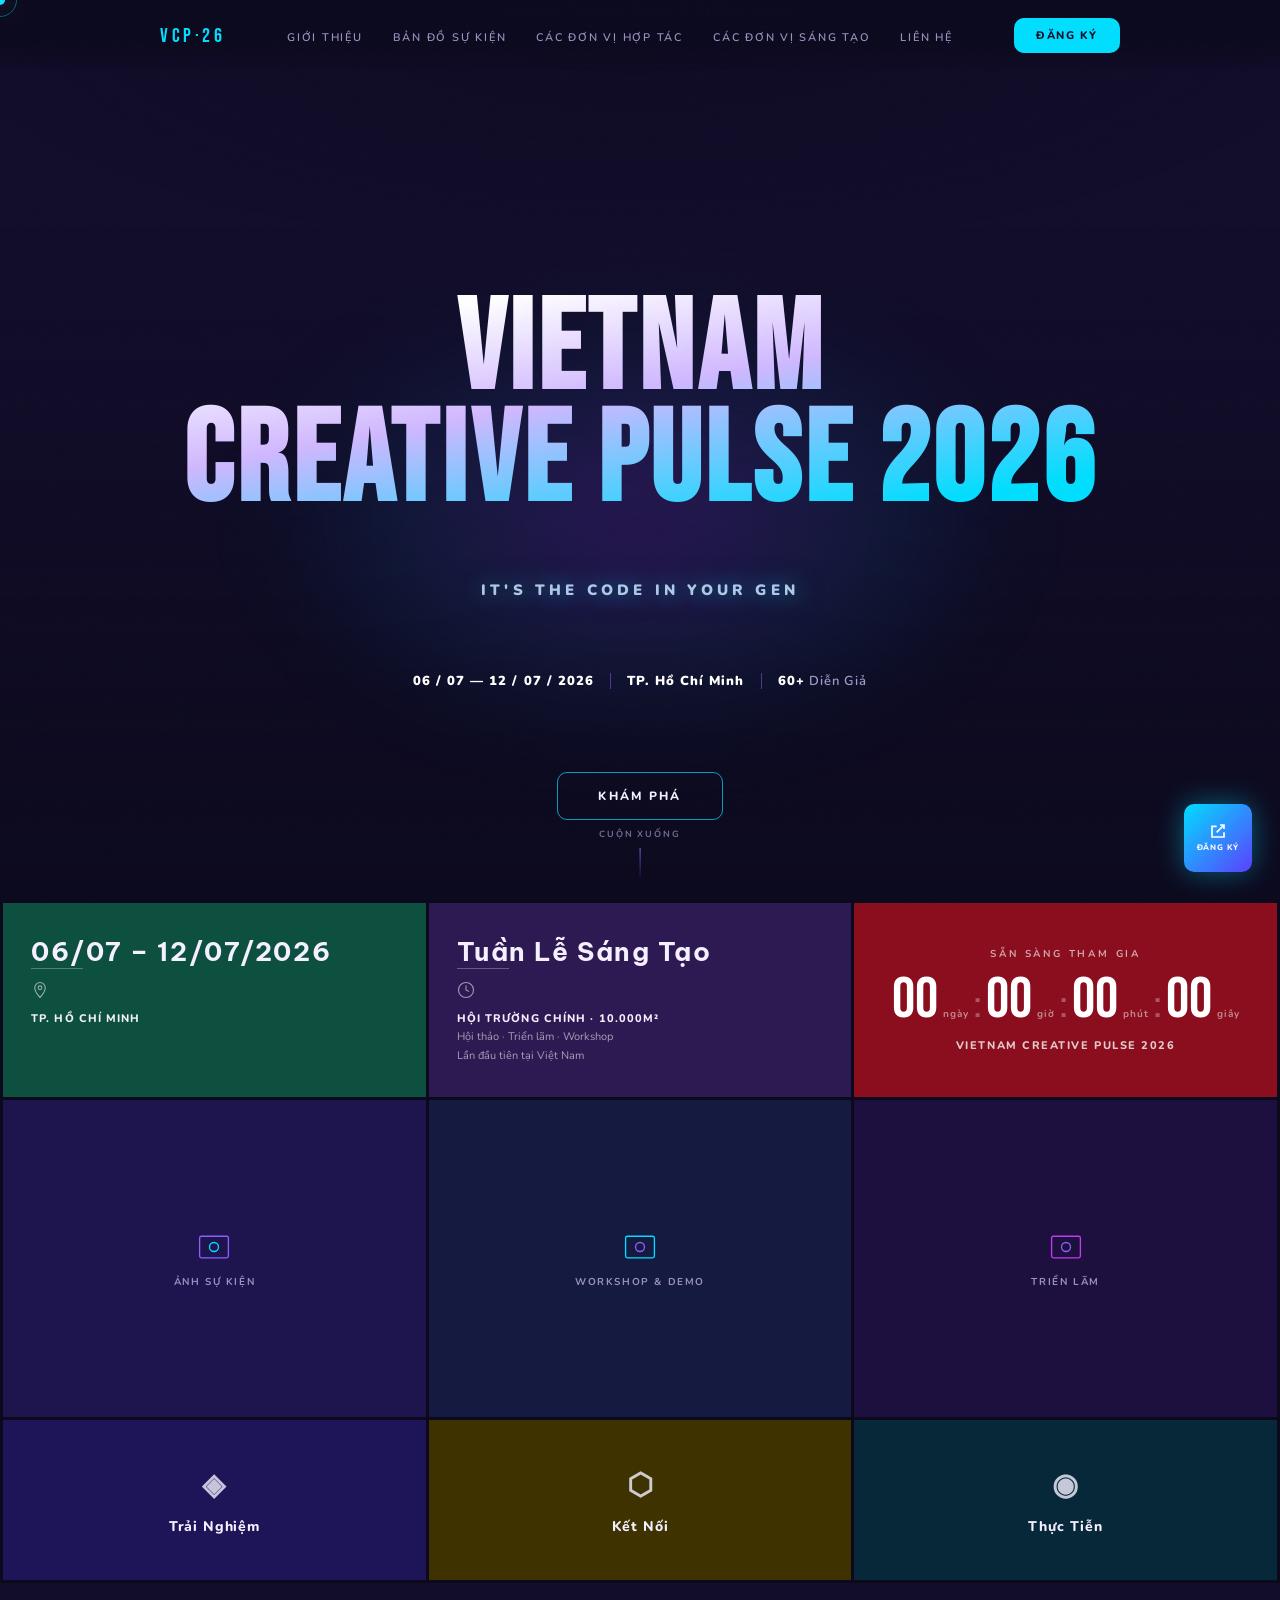
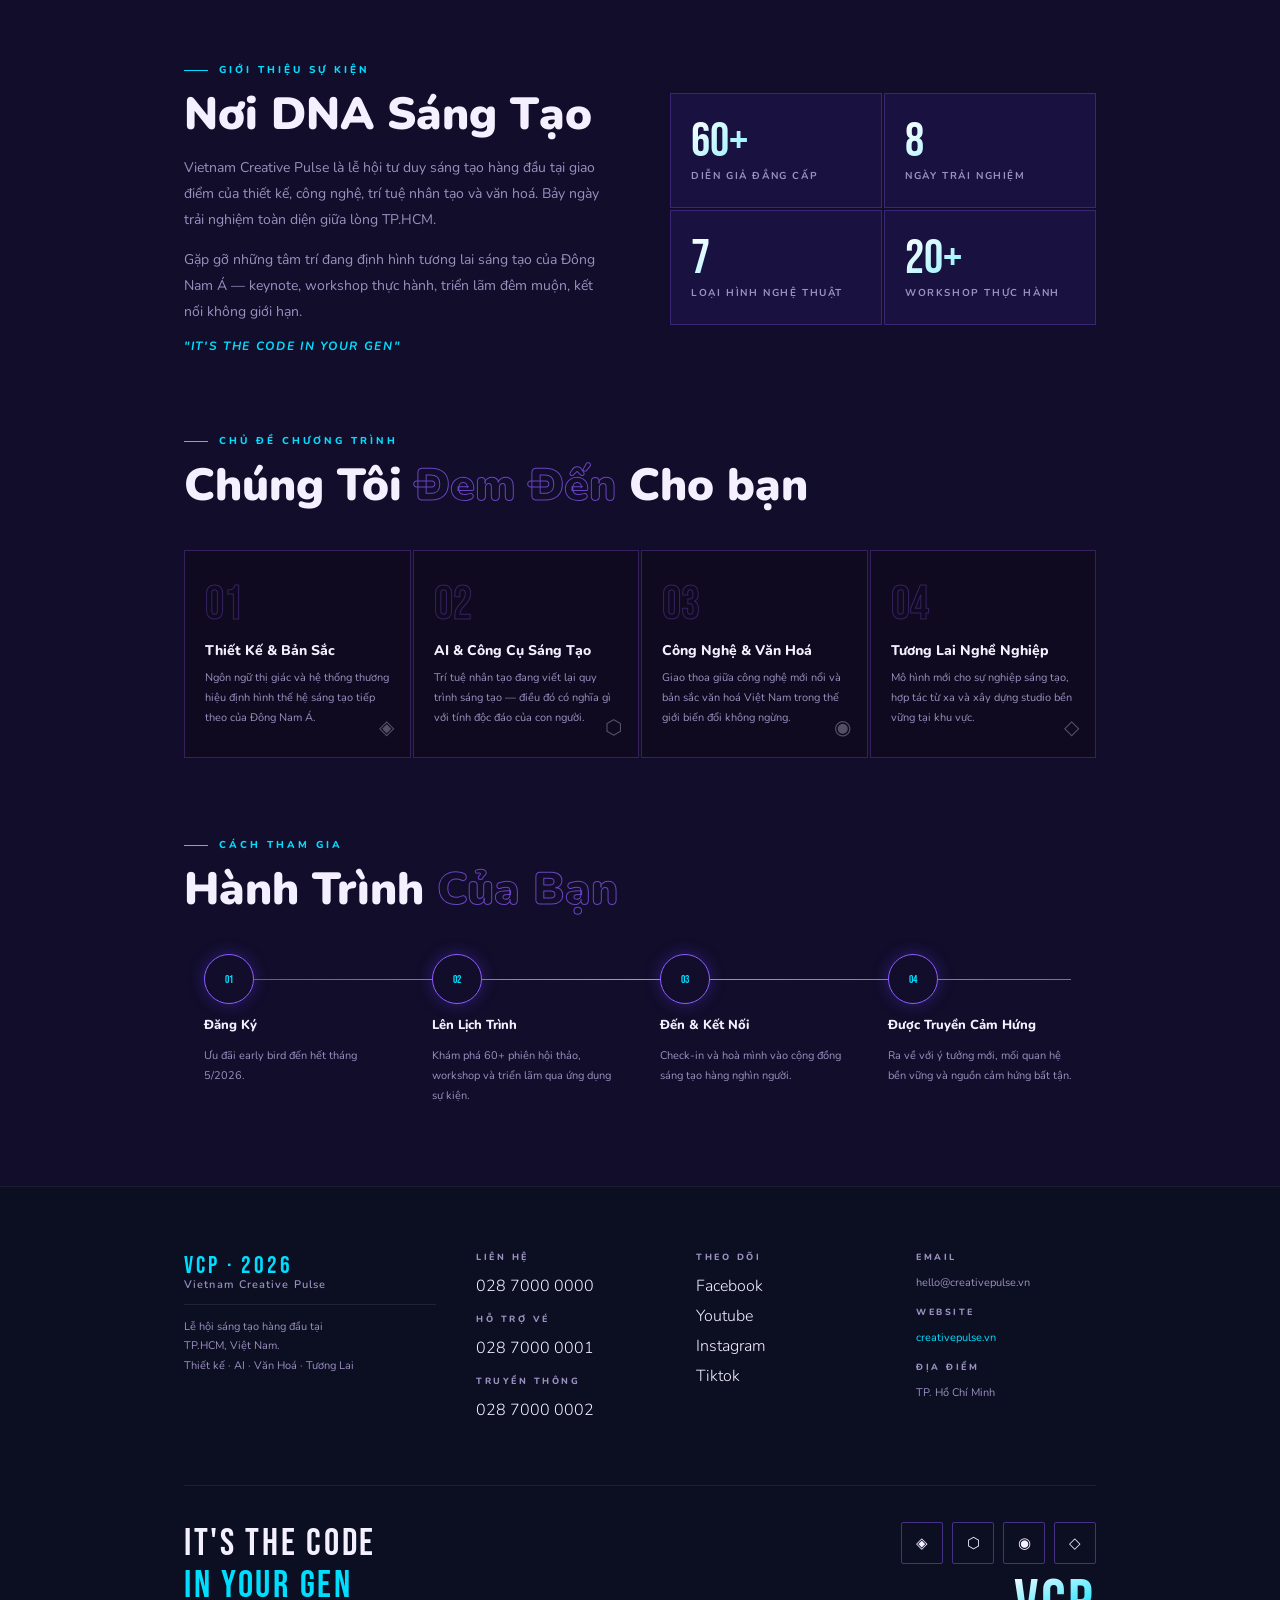
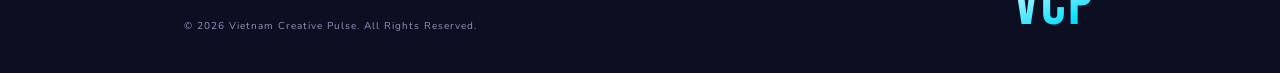
==== commit 3b0d6c23: "ui: remove animation" ====
--- a/index.html
+++ b/index.html
@@ -38,10 +38,6 @@
   ĐĂNG KÝ
 </button>
 
-    <div class="character-jump" aria-hidden="true">
-        <img src="image/IMAGE.png" alt="" class="character-jump-img" />
-    </div>
-
     <!-- ══════════  HERO  ══════════ -->
     <section class="hero">
 
--- a/style.css
+++ b/style.css
@@ -159,38 +159,6 @@
         .fab svg {
             width: 16px;
             height: 16px
-        }
-        
-        .character-jump {
-            position: fixed;
-            left: 22px;
-            bottom: 16px;
-            z-index: 295;
-            width: min(210px, 28vw);
-            aspect-ratio: 3 / 4;
-            pointer-events: none;
-            filter: drop-shadow(0 10px 24px rgba(0, 0, 0, .45));
-        }
-        
-        .character-jump::after {
-            content: '';
-            position: absolute;
-            left: 50%;
-            bottom: 4px;
-            width: 55%;
-            height: 14px;
-            border-radius: 50%;
-            transform: translateX(-50%);
-            background: radial-gradient(ellipse at center, rgba(0, 0, 0, .35) 0%, rgba(0, 0, 0, 0) 72%);
-            opacity: .55;
-        }
-        
-        .character-jump-img {
-            width: 100%;
-            height: 100%;
-            display: block;
-            object-fit: contain;
-            object-position: center bottom;
         }
         /* ══════════════════════════════
    HERO — full-bleed key visual
@@ -1155,10 +1123,4 @@
                 align-items: flex-start;
                 gap: 20px
             }
-            .character-jump {
-                left: 8px;
-                bottom: 78px;
-                width: min(150px, 36vw);
-                opacity: .95;
-            }
         }
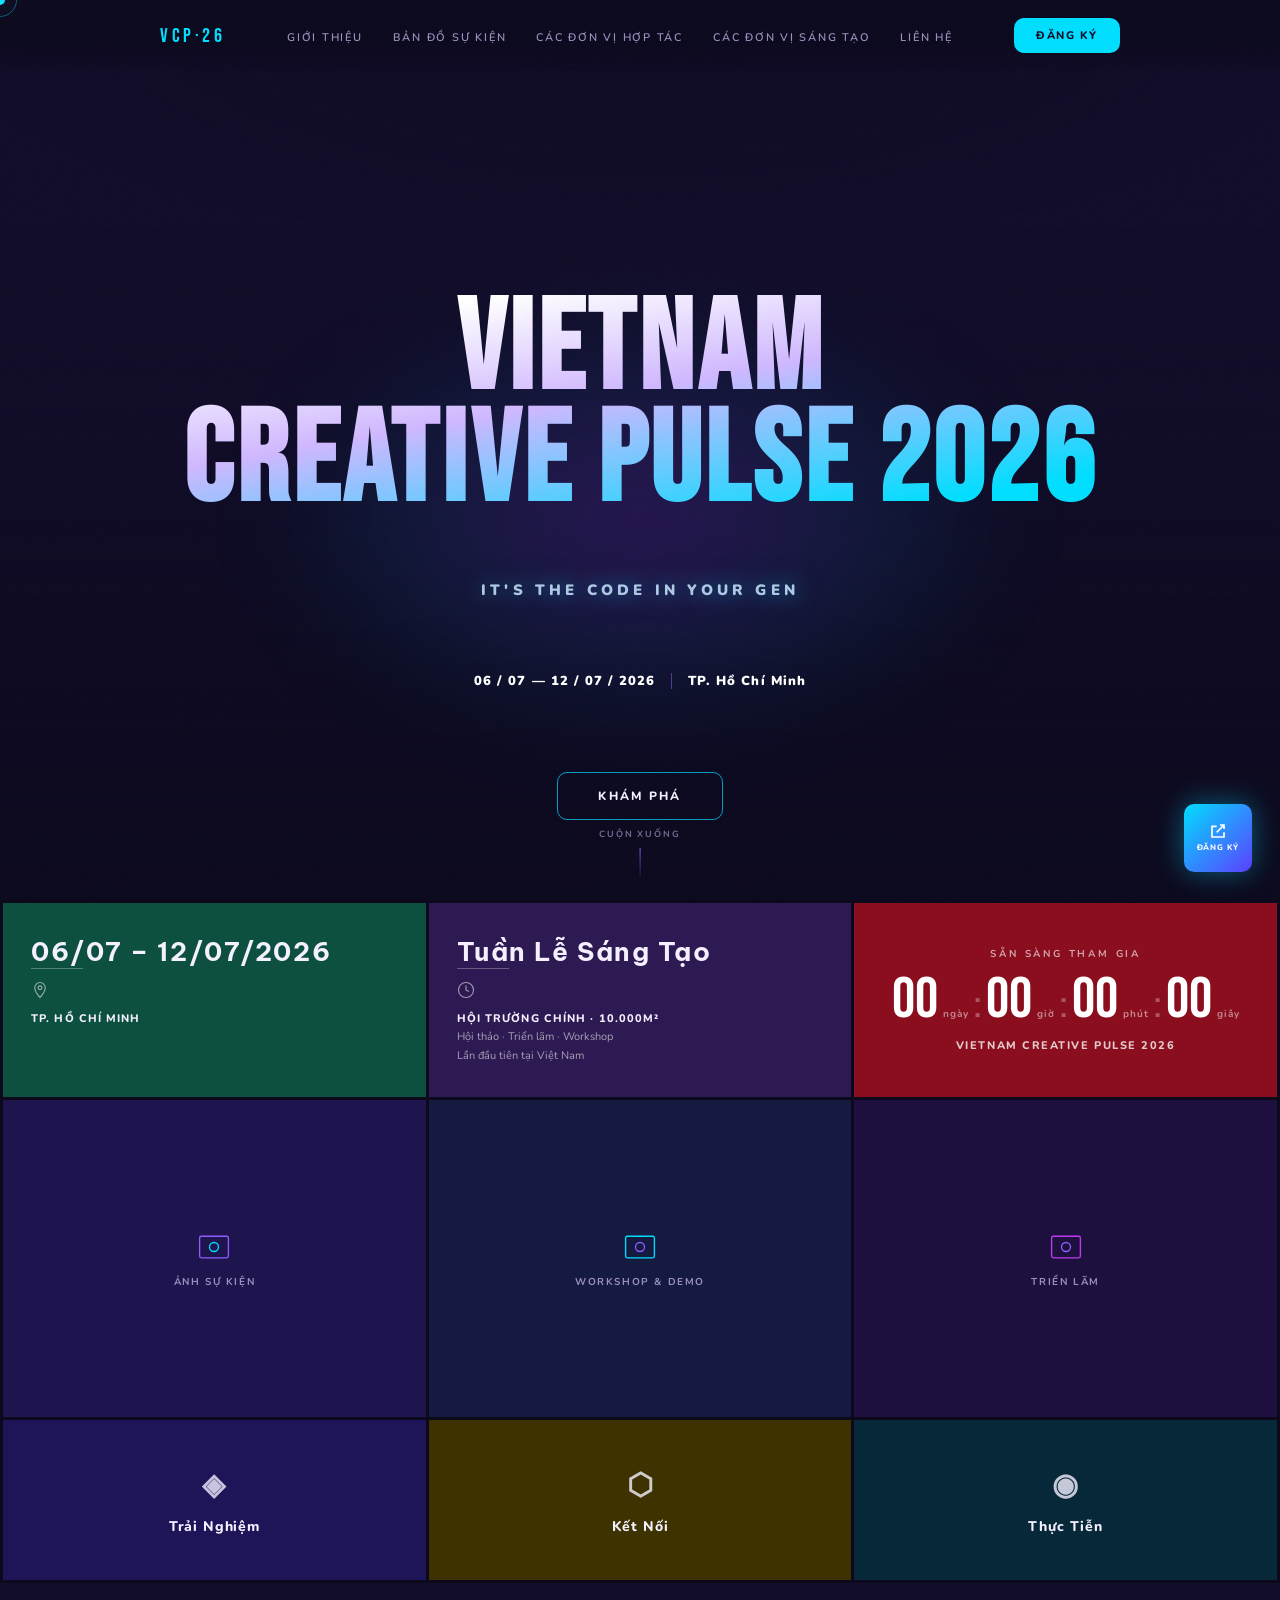
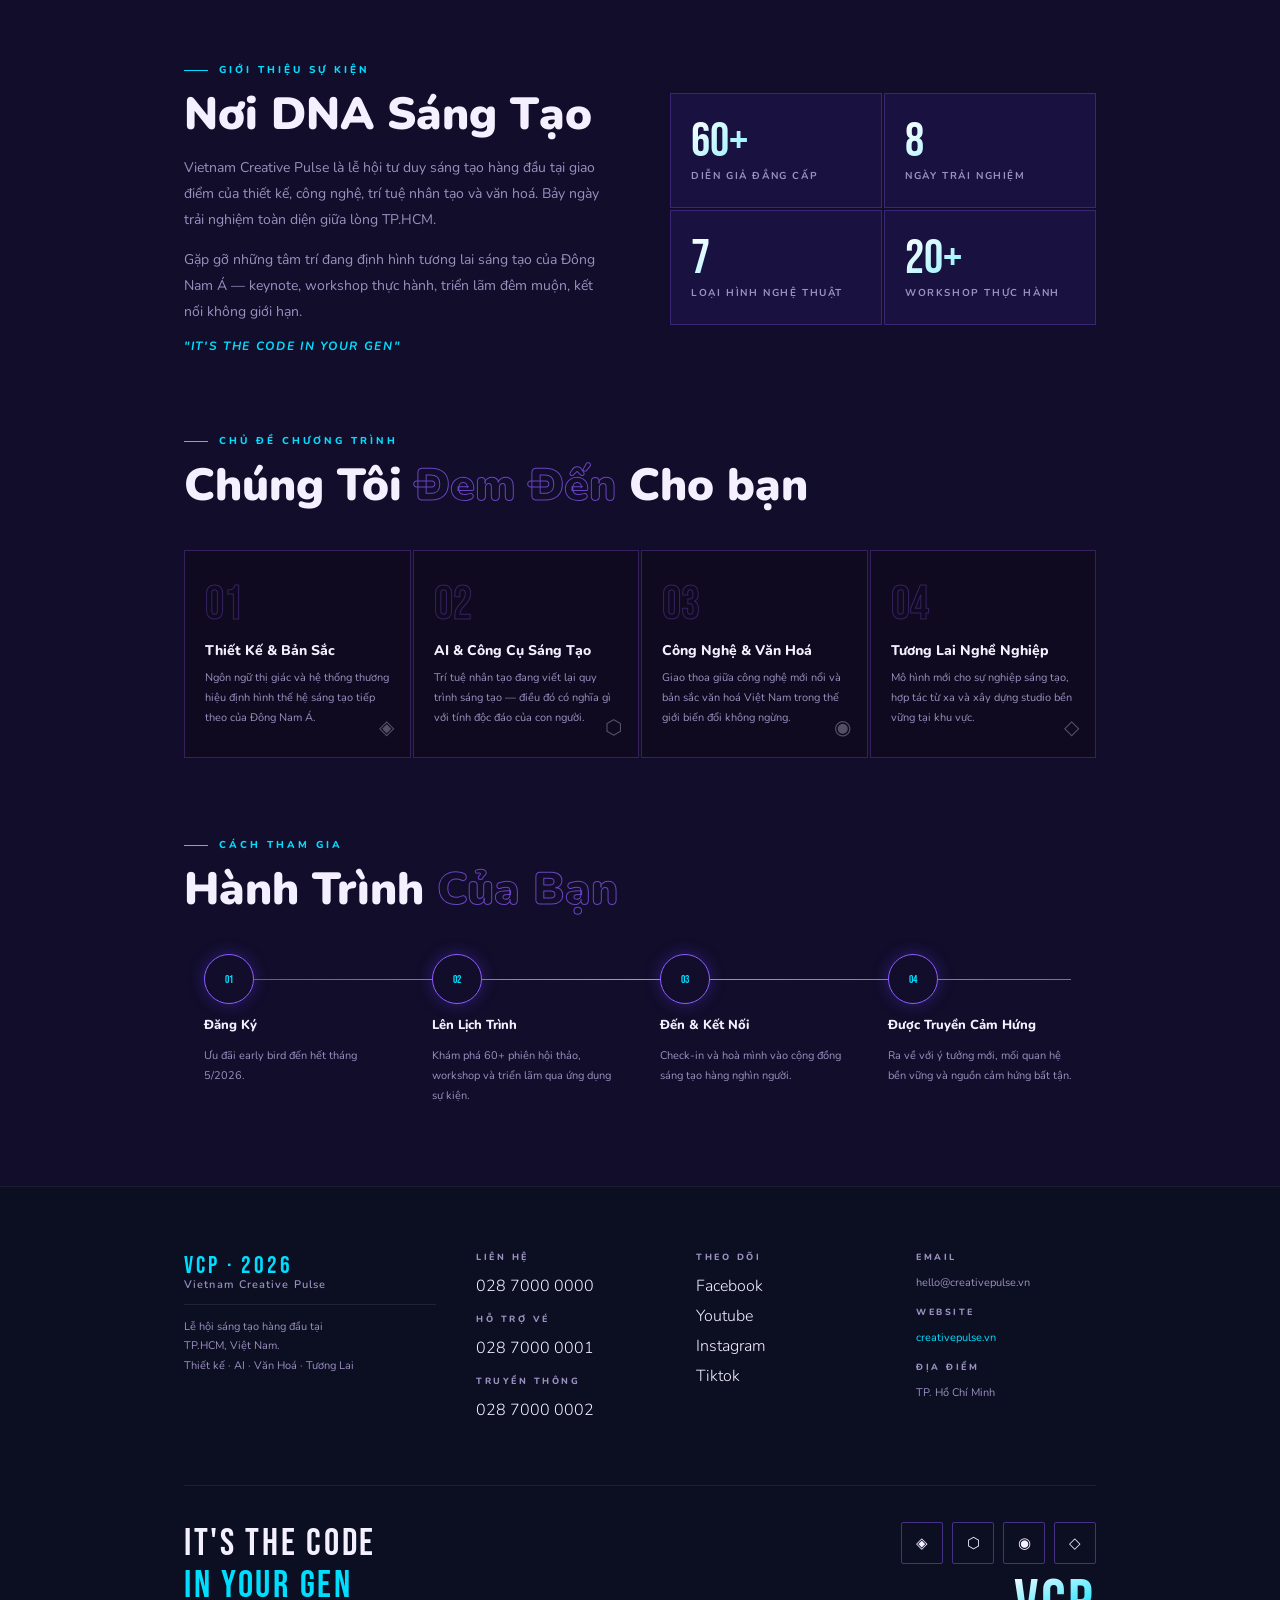
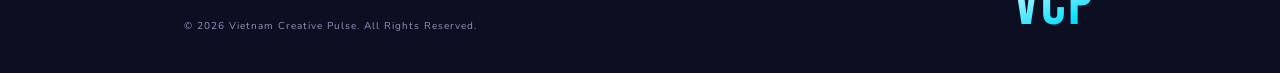
==== commit ec6e7995: "remove 60+ dien gia" ====
--- a/index.html
+++ b/index.html
@@ -63,8 +63,6 @@
                 <span><strong>06 / 07 — 12 / 07 / 2026</strong></span>
                 <div class="meta-div"></div>
                 <span><strong>TP. Hồ Chí Minh</strong></span>
-                <div class="meta-div"></div>
-                <span><strong>60+</strong> Diễn Giả</span>
             </div>
             <div class="hero-cta">
                 <button class="btn-explore" onclick="document.getElementById('about').scrollIntoView({behavior:'smooth'})">Khám Phá</button>
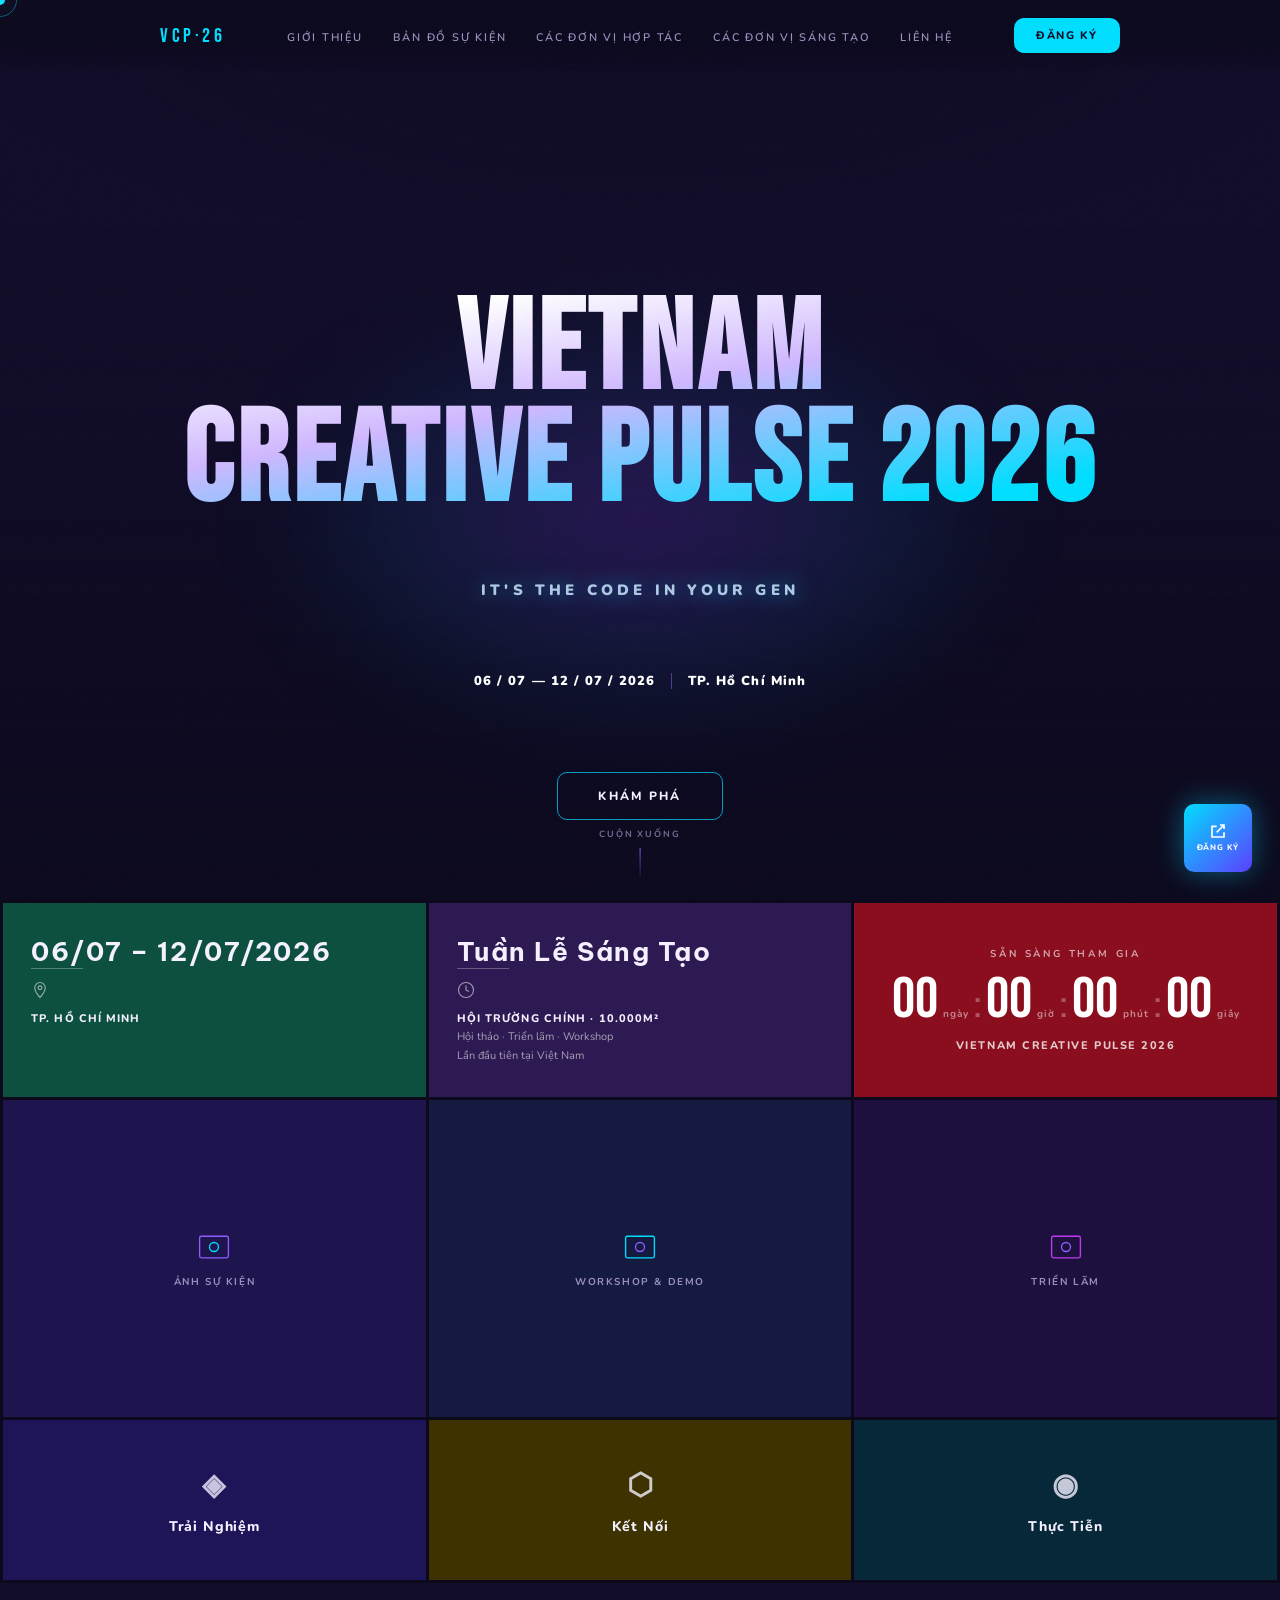
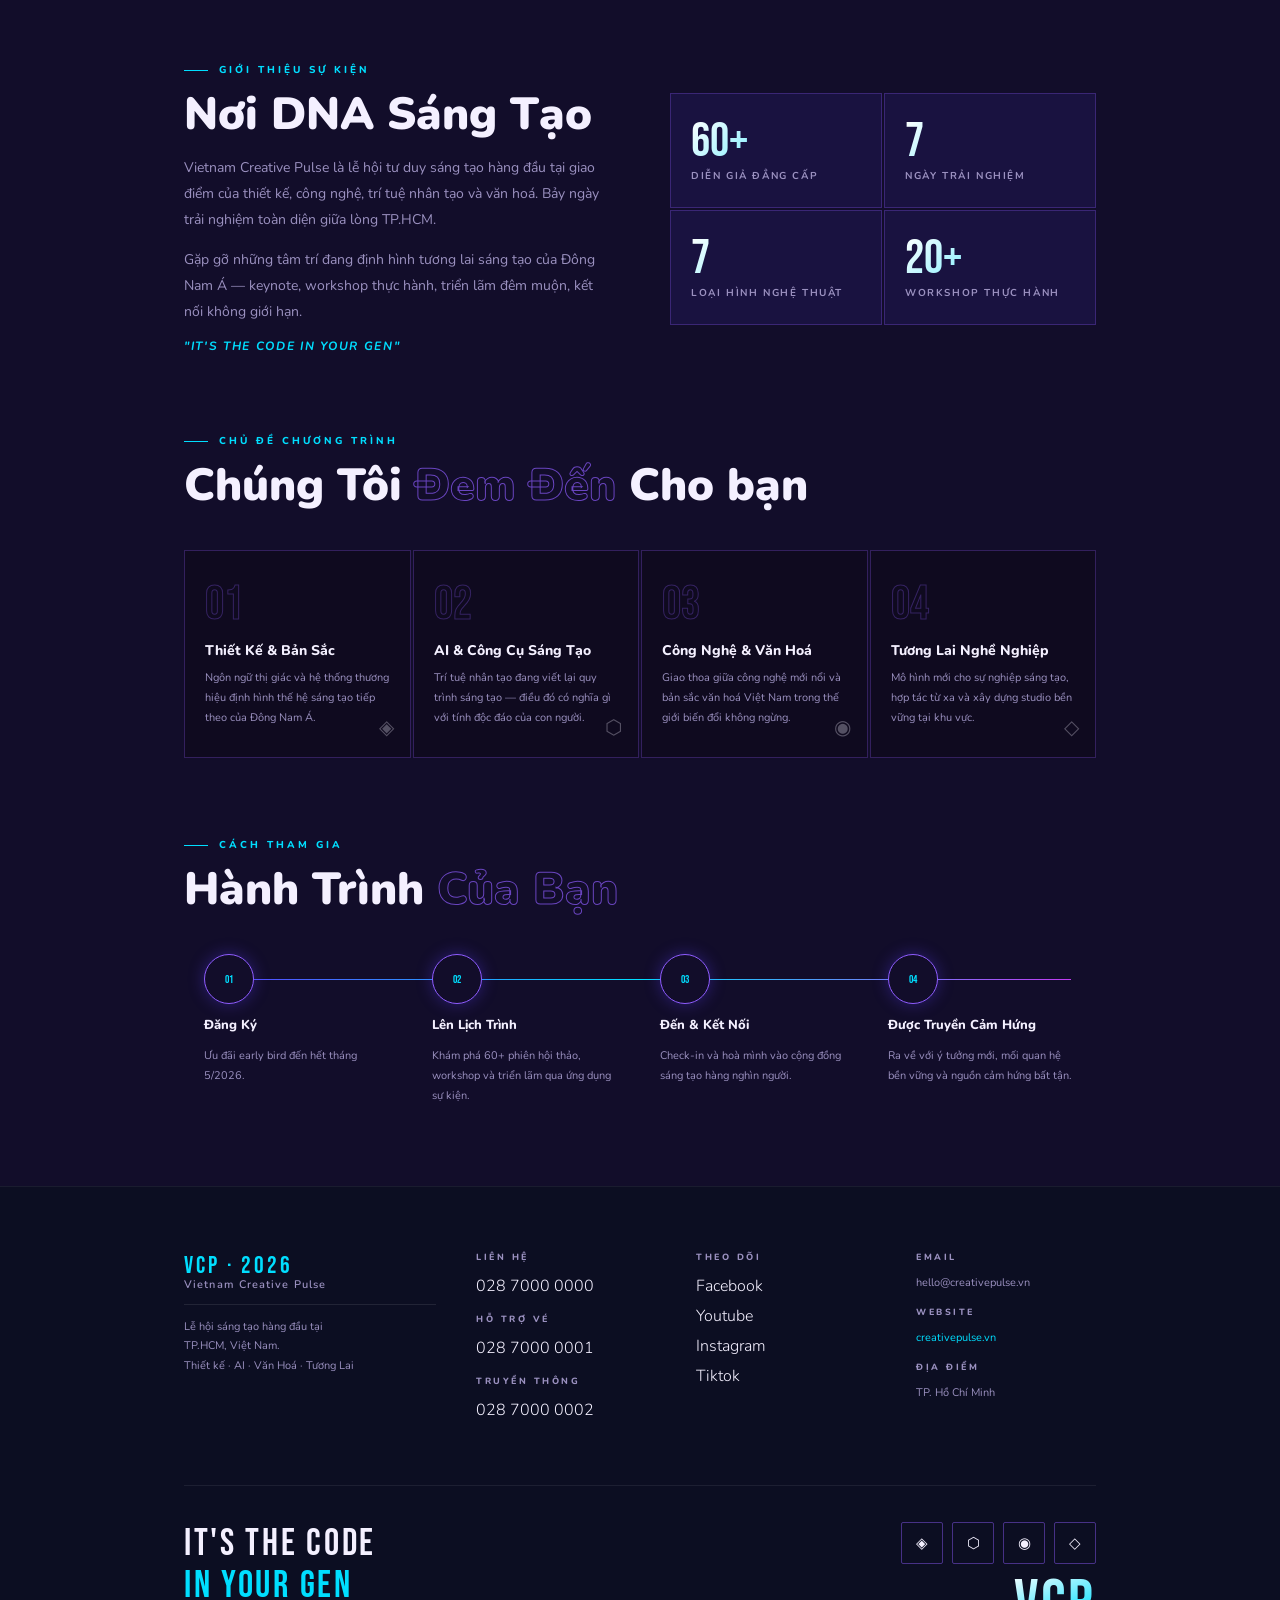
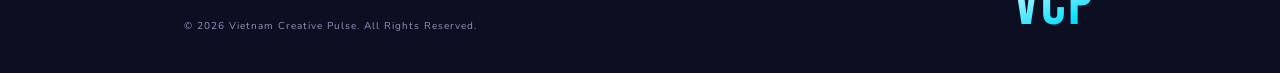
==== commit 254cbd9f: "update day experience" ====
--- a/index.html
+++ b/index.html
@@ -156,7 +156,7 @@
                         <div class="stat-l">Diễn Giả Đẳng Cấp</div>
                     </div>
                     <div class="stat">
-                        <div class="stat-n">8</div>
+                        <div class="stat-n">7</div>
                         <div class="stat-l">Ngày Trải Nghiệm</div>
                     </div>
                     <div class="stat">
